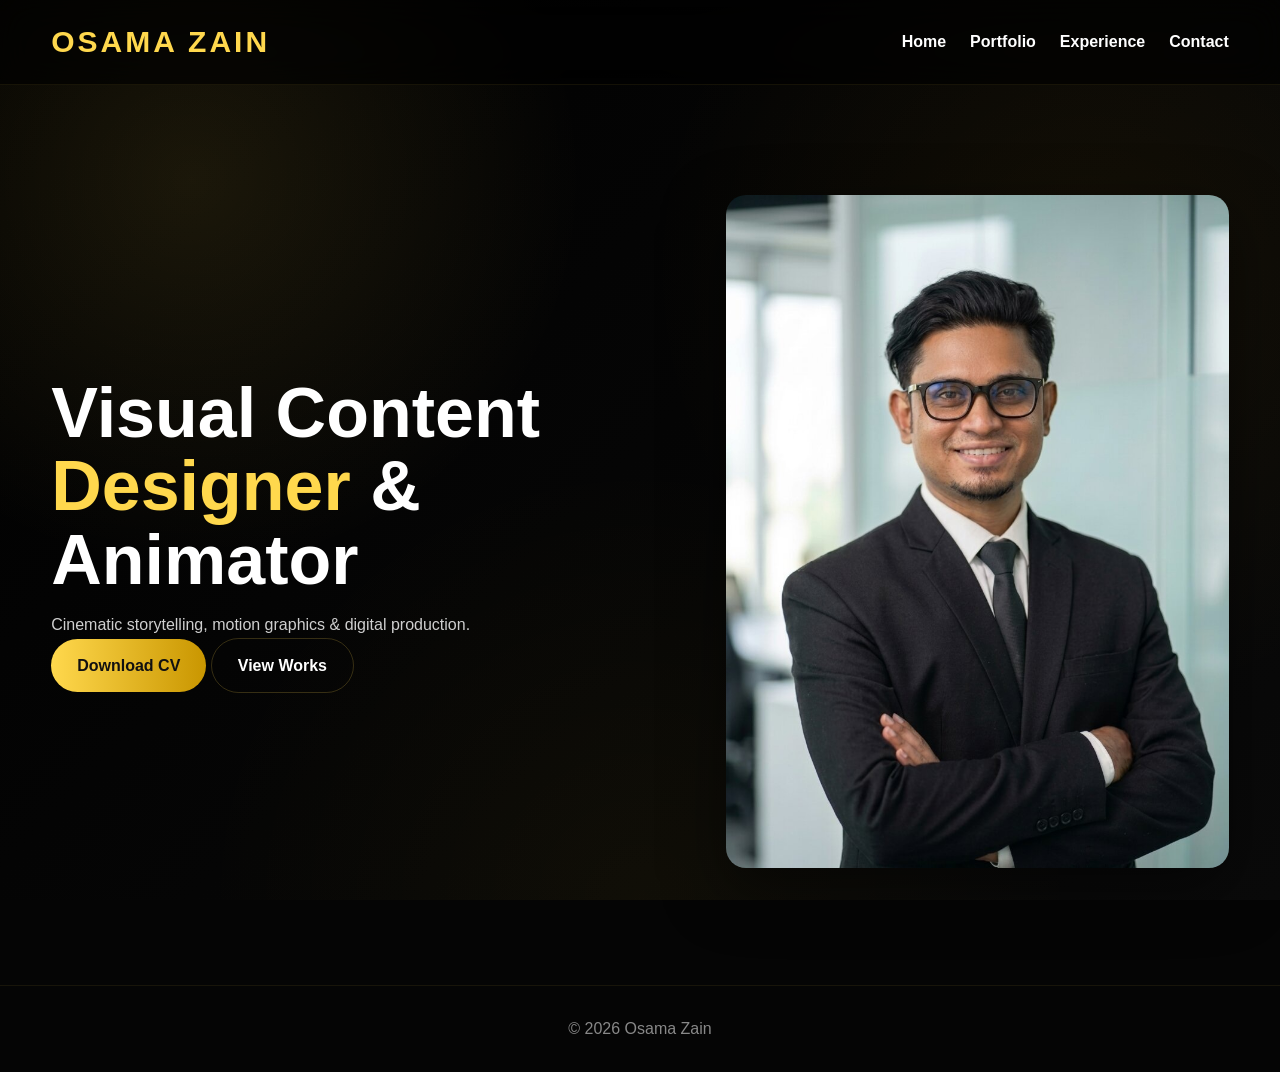
==== index.html @ a5499781 "Update index.html" ====
<!DOCTYPE html>
<html>
<head>
<title>Osama Zain</title>
<link rel="stylesheet" href="style.css">
</head>
<body>

<header class="navbar">
<div class="container nav-wrap">
<a class="logo">OSAMA ZAIN</a>
<nav>
<ul class="menu">
<li><a href="index.html">Home</a></li>
<li><a href="portfolio.html">Portfolio</a></li>
<li><a href="experience.html">Experience</a></li>
<li><a href="contact.html">Contact</a></li>
</ul>
</nav>
</div>
</header>

<section class="hero">
<div class="container hero-grid">

<div class="hero-text">
<h1>Visual Content <span>Designer</span> & Animator</h1>
<p>Cinematic storytelling, motion graphics & digital production.</p>

<a href="Osama Zain CV (3).pdf" class="btn gold">Download CV</a>
<a href="portfolio.html" class="btn dark">View Works</a>
</div>

<div class="hero-image">
<img src="images/hero.jpg">
</div>

</div>
</section>

<footer>© 2026 Osama Zain</footer>

<script src="script.js"></script>
</body>
</html>
---- style.css ----
/* ==========================================
GOD LEVEL CINEMATIC PORTFOLIO SYSTEM
========================================== */

*{
margin:0;
padding:0;
box-sizing:border-box;
scroll-behavior:smooth;
}

body{
font-family:'Segoe UI',sans-serif;
background:#050505;
color:#fff;
overflow-x:hidden;
line-height:1.6;
}

/* BACKGROUND */
body::before{
content:"";
position:fixed;
inset:0;
z-index:-10;
background:
radial-gradient(circle at 15% 20%, rgba(255,215,80,.10), transparent 30%),
radial-gradient(circle at 85% 30%, rgba(255,180,0,.06), transparent 35%),
radial-gradient(circle at 50% 100%, rgba(255,200,0,.04), transparent 40%),
linear-gradient(135deg,#000,#050505,#0a0a0a);
}

/* CONTAINER */
.container{
width:92%;
max-width:1400px;
margin:auto;
}

/* NAVBAR */
.navbar{
position:sticky;
top:0;
z-index:999;
background:rgba(0,0,0,.65);
backdrop-filter:blur(16px);
border-bottom:1px solid rgba(255,215,80,.08);
}

.nav-wrap{
display:flex;
justify-content:space-between;
align-items:center;
padding:18px 0;
}

.logo{
font-size:30px;
font-weight:900;
letter-spacing:3px;
color:#ffd84d;
text-decoration:none;
}

.menu{
display:flex;
gap:24px;
list-style:none;
}

.menu a{
text-decoration:none;
color:#fff;
font-weight:600;
transition:.3s;
}

.menu a:hover{
color:#ffd84d;
}

/* HERO */
.hero{
min-height:100vh;
display:flex;
align-items:center;
padding:80px 0;
}

.hero-grid{
display:grid;
grid-template-columns:1.1fr .9fr;
gap:60px;
align-items:center;
}

.hero h1{
font-size:70px;
font-weight:900;
line-height:1.05;
}

.hero h1 span{
color:#ffd84d;
}

.hero p{
color:#cfcfcf;
margin-top:15px;
max-width:600px;
}

/* BUTTONS */
.btn{
padding:14px 26px;
border-radius:40px;
font-weight:800;
text-decoration:none;
display:inline-block;
transition:.3s;
}

.btn:hover{
transform:translateY(-5px);
}

.gold{
background:linear-gradient(90deg,#ffd84d,#c99600);
color:#111;
}

.dark{
border:1px solid rgba(255,215,80,.2);
color:#fff;
}

/* IMAGE */
.hero-image img{
width:100%;
border-radius:20px;
box-shadow:0 20px 60px rgba(0,0,0,.5);
}

/* SECTION */
.section{
padding:90px 0;
}

.title-wrap h2{
font-size:50px;
font-weight:900;
margin-bottom:10px;
}

.title-wrap span{
color:#ffd84d;
}

/* GRID */
.grid-3{
display:grid;
grid-template-columns:repeat(auto-fit,minmax(300px,1fr));
gap:24px;
}

/* CARD */
.card{
background:rgba(255,255,255,.03);
border:1px solid rgba(255,215,80,.08);
border-radius:20px;
overflow:hidden;
transition:.4s;
}

.card:hover{
transform:translateY(-10px);
border-color:rgba(255,215,80,.25);
}

.card-info{
padding:18px;
}

.card-info h3{
font-size:22px;
font-weight:800;
}

.card-info p{
color:#bdbdbd;
}

/* VIDEO */
iframe{
width:100%;
aspect-ratio:16/9;
border:none;
}

/* FOOTER */
footer{
text-align:center;
padding:30px;
color:#888;
border-top:1px solid rgba(255,215,80,.08);
}

/* MOBILE */
@media(max-width:900px){
.hero-grid{
grid-template-columns:1fr;
text-align:center;
}

.hero h1{
font-size:45px;
}
}
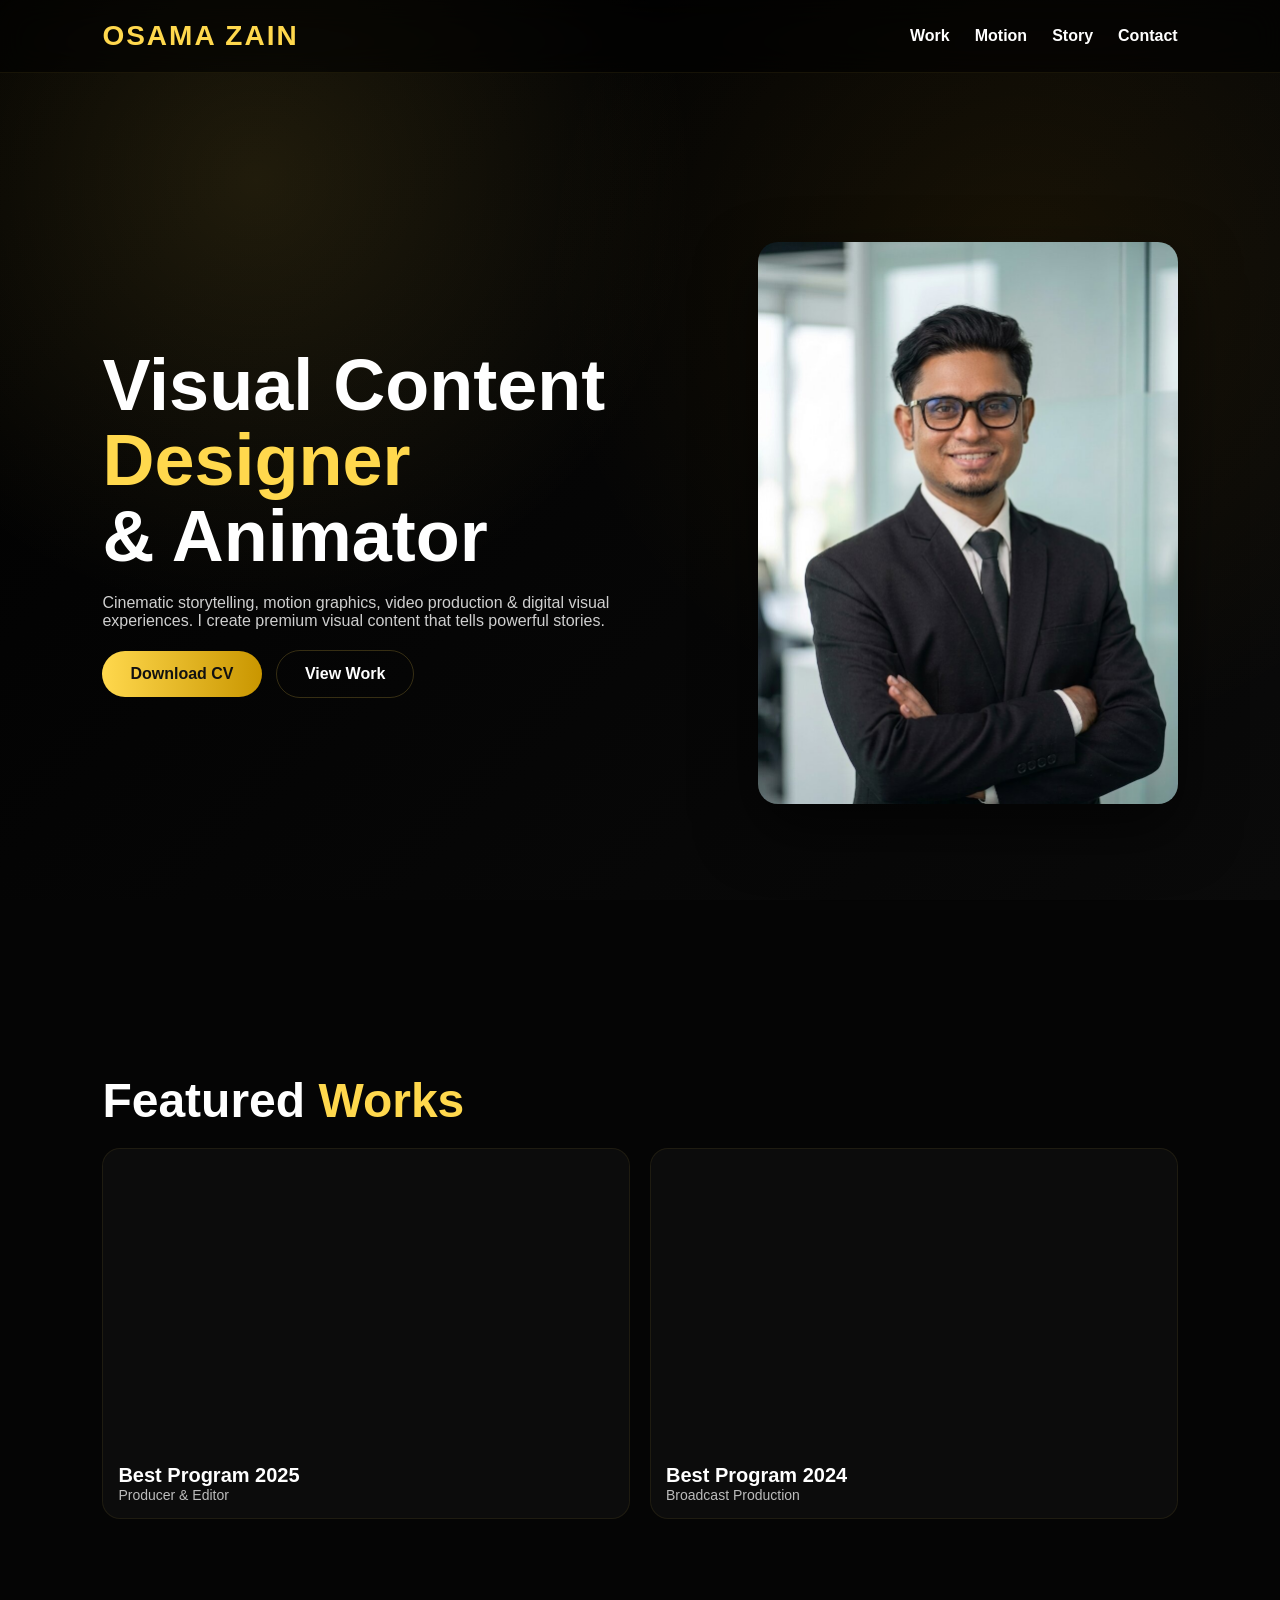
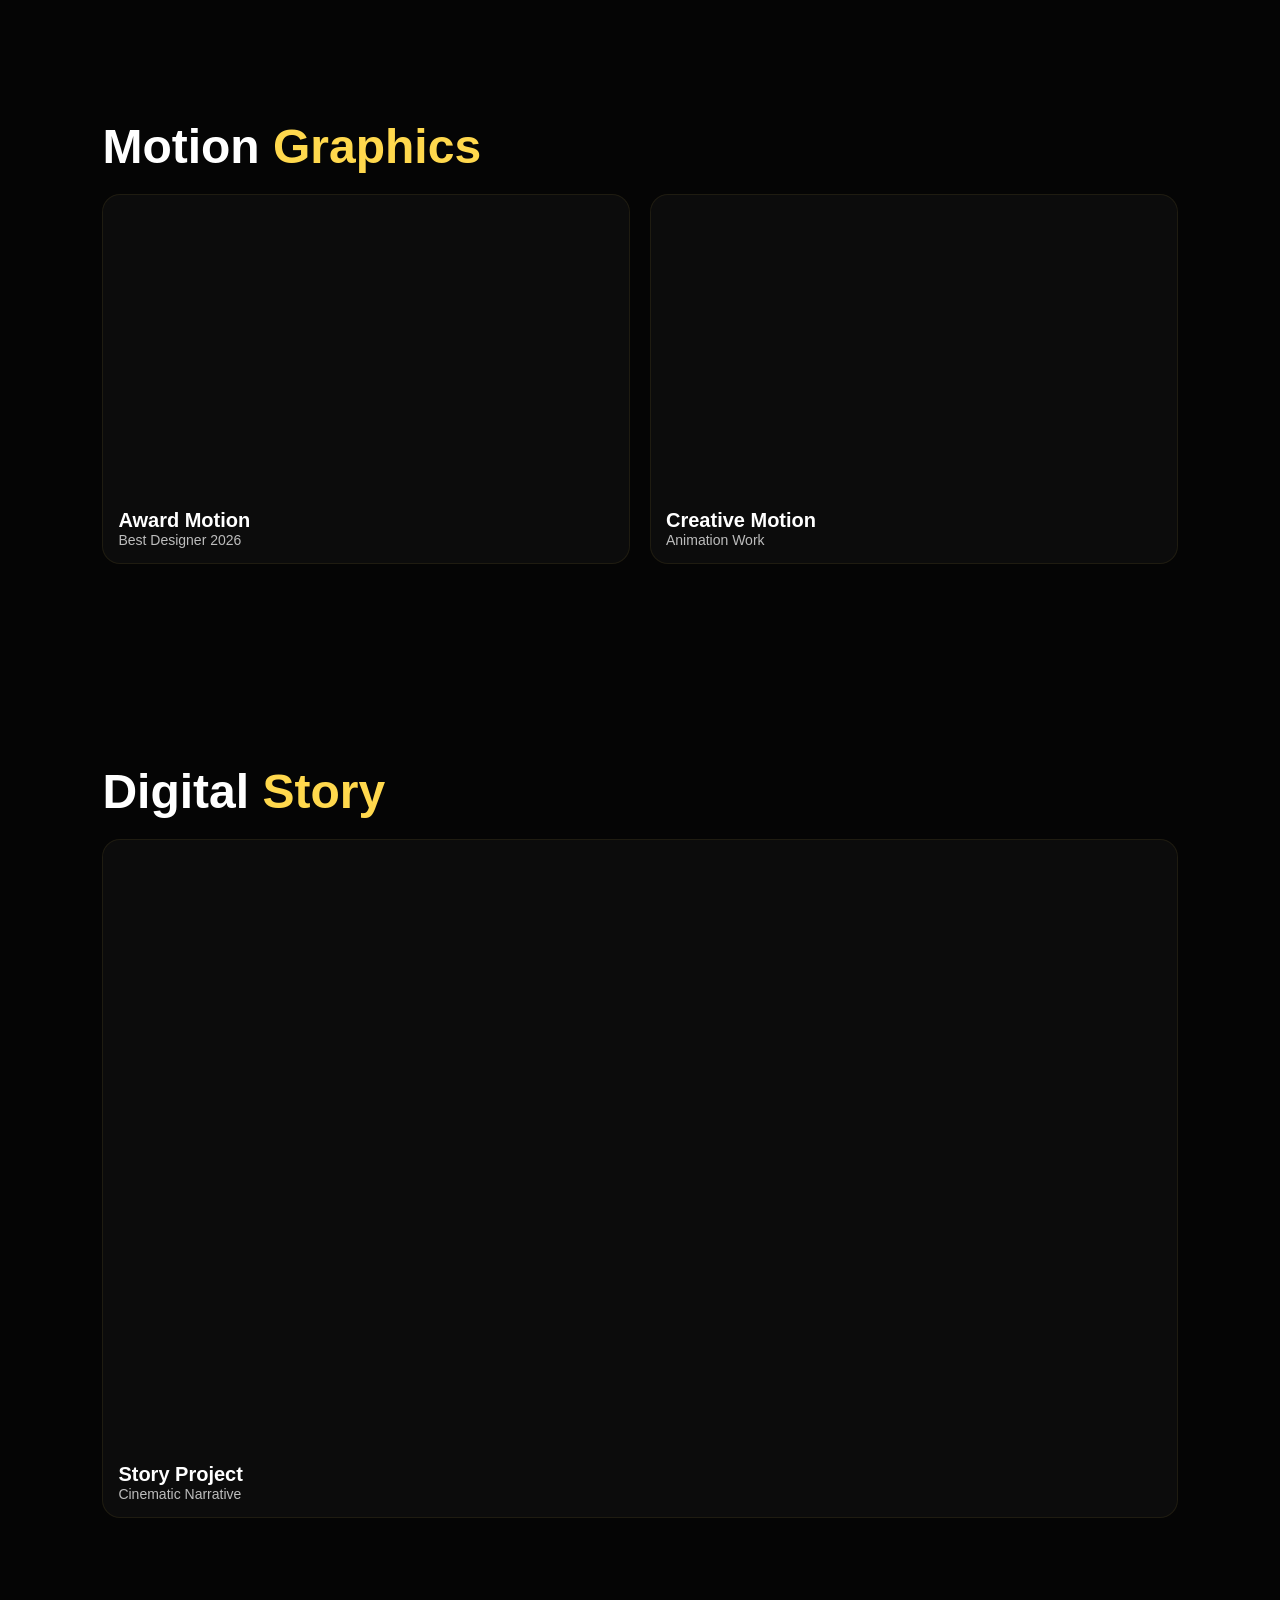
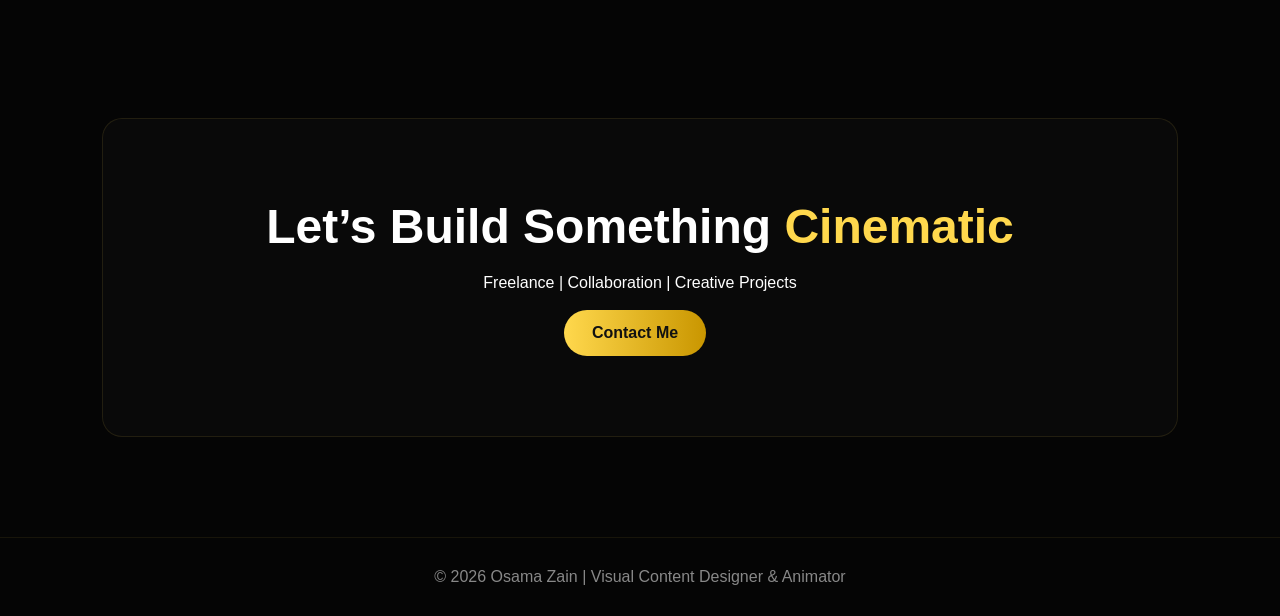
==== commit a5b1feb4: "Update index.html" ====
--- a/index.html
+++ b/index.html
@@ -1,45 +1,343 @@
 <!DOCTYPE html>
-<html>
+<html lang="en">
 <head>
-<title>Osama Zain</title>
-<link rel="stylesheet" href="style.css">
+<meta charset="UTF-8">
+<meta name="viewport" content="width=device-width, initial-scale=1.0">
+<title>Osama Zain | Visual Content Designer & Animator</title>
+
+<style>
+
+/* ================= MASTER STYLE ================= */
+
+*{
+margin:0;
+padding:0;
+box-sizing:border-box;
+scroll-behavior:smooth;
+font-family:Segoe UI, sans-serif;
+}
+
+body{
+background:#050505;
+color:#fff;
+overflow-x:hidden;
+}
+
+/* BACKGROUND */
+body::before{
+content:"";
+position:fixed;
+inset:0;
+z-index:-1;
+background:
+radial-gradient(circle at 20% 20%, rgba(255,215,80,.12), transparent 35%),
+radial-gradient(circle at 80% 30%, rgba(255,180,0,.08), transparent 40%),
+linear-gradient(135deg,#000,#050505,#0a0a0a);
+}
+
+/* NAV */
+nav{
+display:flex;
+justify-content:space-between;
+align-items:center;
+padding:20px 8%;
+position:sticky;
+top:0;
+backdrop-filter:blur(15px);
+background:rgba(0,0,0,.6);
+border-bottom:1px solid rgba(255,215,80,.08);
+}
+
+.logo{
+font-size:28px;
+font-weight:900;
+color:#ffd84d;
+letter-spacing:2px;
+}
+
+nav ul{
+display:flex;
+gap:25px;
+list-style:none;
+}
+
+nav a{
+text-decoration:none;
+color:#fff;
+font-weight:600;
+transition:.3s;
+}
+
+nav a:hover{
+color:#ffd84d;
+}
+
+/* HERO */
+.hero{
+min-height:100vh;
+display:flex;
+align-items:center;
+padding:60px 8%;
+gap:60px;
+}
+
+.hero h1{
+font-size:72px;
+font-weight:900;
+line-height:1.05;
+}
+
+.hero h1 span{
+color:#ffd84d;
+}
+
+.hero p{
+margin:20px 0;
+color:#cfcfcf;
+max-width:600px;
+}
+
+.btn{
+display:inline-block;
+padding:14px 28px;
+border-radius:40px;
+font-weight:800;
+text-decoration:none;
+transition:.3s;
+margin-right:10px;
+}
+
+.gold{
+background:linear-gradient(90deg,#ffd84d,#c99600);
+color:#111;
+}
+
+.dark{
+border:1px solid rgba(255,215,80,.2);
+color:#fff;
+}
+
+.btn:hover{
+transform:translateY(-5px);
+}
+
+.hero img{
+width:420px;
+border-radius:20px;
+box-shadow:0 25px 60px rgba(0,0,0,.6);
+}
+
+/* SECTION */
+section{
+padding:100px 8%;
+}
+
+.title{
+font-size:48px;
+font-weight:900;
+margin-bottom:20px;
+}
+
+.title span{
+color:#ffd84d;
+}
+
+/* GRID */
+.grid{
+display:grid;
+grid-template-columns:repeat(auto-fit,minmax(280px,1fr));
+gap:20px;
+}
+
+/* CARD */
+.card{
+background:rgba(255,255,255,.03);
+border:1px solid rgba(255,215,80,.08);
+border-radius:18px;
+overflow:hidden;
+transition:.4s;
+}
+
+.card:hover{
+transform:translateY(-10px);
+border-color:rgba(255,215,80,.25);
+}
+
+.card iframe{
+width:100%;
+aspect-ratio:16/9;
+border:none;
+}
+
+.card img{
+width:100%;
+display:block;
+}
+
+.card-info{
+padding:15px;
+}
+
+.card-info h3{
+font-size:20px;
+font-weight:800;
+}
+
+.card-info p{
+color:#bdbdbd;
+font-size:14px;
+}
+
+/* CTA */
+.cta{
+text-align:center;
+padding:80px;
+background:rgba(255,255,255,.02);
+border-radius:20px;
+border:1px solid rgba(255,215,80,.1);
+}
+
+/* FOOTER */
+footer{
+text-align:center;
+padding:30px;
+color:#888;
+border-top:1px solid rgba(255,215,80,.08);
+}
+
+@media(max-width:900px){
+.hero{
+flex-direction:column;
+text-align:center;
+}
+
+.hero h1{
+font-size:42px;
+}
+
+.hero img{
+width:100%;
+}
+}
+
+</style>
+
 </head>
+
 <body>
 
-<header class="navbar">
-<div class="container nav-wrap">
-<a class="logo">OSAMA ZAIN</a>
+<!-- NAV -->
 <nav>
-<ul class="menu">
-<li><a href="index.html">Home</a></li>
-<li><a href="portfolio.html">Portfolio</a></li>
-<li><a href="experience.html">Experience</a></li>
-<li><a href="contact.html">Contact</a></li>
+<div class="logo">OSAMA ZAIN</div>
+<ul>
+<li><a href="#work">Work</a></li>
+<li><a href="#motion">Motion</a></li>
+<li><a href="#story">Story</a></li>
+<li><a href="#contact">Contact</a></li>
 </ul>
 </nav>
-</div>
-</header>
-
+
+<!-- HERO -->
 <section class="hero">
-<div class="container hero-grid">
-
-<div class="hero-text">
-<h1>Visual Content <span>Designer</span> & Animator</h1>
-<p>Cinematic storytelling, motion graphics & digital production.</p>
-
-<a href="Osama Zain CV (3).pdf" class="btn gold">Download CV</a>
-<a href="portfolio.html" class="btn dark">View Works</a>
-</div>
-
-<div class="hero-image">
+<div>
+
+<h1>Visual Content <span>Designer</span><br>& Animator</h1>
+
+<p>
+Cinematic storytelling, motion graphics, video production & digital visual experiences.
+I create premium visual content that tells powerful stories.
+</p>
+
+<a href="Osama Zain CV (3).pdf" class="btn gold" download>Download CV</a>
+<a href="#work" class="btn dark">View Work</a>
+
+</div>
+
 <img src="images/hero.jpg">
-</div>
-
-</div>
-</section>
-
-<footer>© 2026 Osama Zain</footer>
-
-<script src="script.js"></script>
+
+</section>
+
+<!-- WORK -->
+<section id="work">
+<h2 class="title">Featured <span>Works</span></h2>
+
+<div class="grid">
+
+<div class="card">
+<iframe src="https://www.youtube.com/embed/wW-35f6F9Ao"></iframe>
+<div class="card-info">
+<h3>Best Program 2025</h3>
+<p>Producer & Editor</p>
+</div>
+</div>
+
+<div class="card">
+<iframe src="https://www.youtube.com/embed/m5gN3ZcH_tM"></iframe>
+<div class="card-info">
+<h3>Best Program 2024</h3>
+<p>Broadcast Production</p>
+</div>
+</div>
+
+</div>
+</section>
+
+<!-- MOTION -->
+<section id="motion">
+<h2 class="title">Motion <span>Graphics</span></h2>
+
+<div class="grid">
+
+<div class="card">
+<iframe src="https://www.facebook.com/plugins/video.php?href=https://www.facebook.com/reel/1309594364288511/"></iframe>
+<div class="card-info">
+<h3>Award Motion</h3>
+<p>Best Designer 2026</p>
+</div>
+</div>
+
+<div class="card">
+<iframe src="https://www.facebook.com/plugins/video.php?href=https://www.facebook.com/reel/1582739459511303/"></iframe>
+<div class="card-info">
+<h3>Creative Motion</h3>
+<p>Animation Work</p>
+</div>
+</div>
+
+</div>
+</section>
+
+<!-- STORY -->
+<section id="story">
+<h2 class="title">Digital <span>Story</span></h2>
+
+<div class="grid">
+
+<div class="card">
+<iframe src="https://www.youtube.com/embed/CCXp0XkctJk"></iframe>
+<div class="card-info">
+<h3>Story Project</h3>
+<p>Cinematic Narrative</p>
+</div>
+</div>
+
+</div>
+</section>
+
+<!-- CTA -->
+<section>
+<div class="cta">
+<h2 class="title">Let’s Build Something <span>Cinematic</span></h2>
+<p>Freelance | Collaboration | Creative Projects</p>
+<br>
+<a href="contact.html" class="btn gold">Contact Me</a>
+</div>
+</section>
+
+<!-- FOOTER -->
+<footer>
+© 2026 Osama Zain | Visual Content Designer & Animator
+</footer>
+
 </body>
 </html>
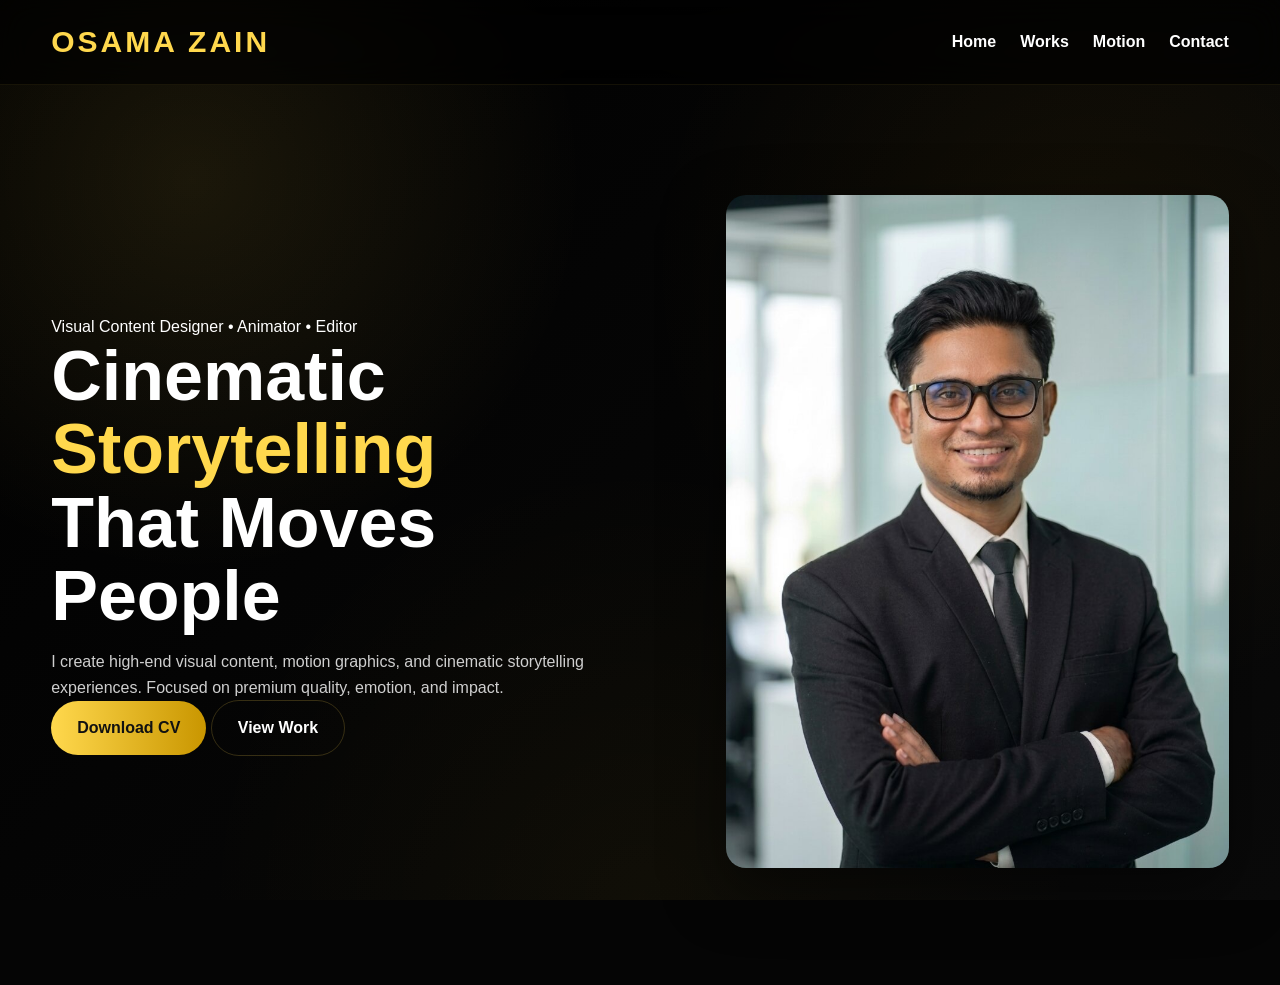
==== commit 462f12d7: "Update index.html" ====
--- a/index.html
+++ b/index.html
@@ -3,341 +3,78 @@
 <head>
 <meta charset="UTF-8">
 <meta name="viewport" content="width=device-width, initial-scale=1.0">
+
 <title>Osama Zain | Visual Content Designer & Animator</title>
 
-<style>
+<link rel="stylesheet" href="style.css">
 
-/* ================= MASTER STYLE ================= */
-
-*{
-margin:0;
-padding:0;
-box-sizing:border-box;
-scroll-behavior:smooth;
-font-family:Segoe UI, sans-serif;
-}
-
-body{
-background:#050505;
-color:#fff;
-overflow-x:hidden;
-}
-
-/* BACKGROUND */
-body::before{
-content:"";
-position:fixed;
-inset:0;
-z-index:-1;
-background:
-radial-gradient(circle at 20% 20%, rgba(255,215,80,.12), transparent 35%),
-radial-gradient(circle at 80% 30%, rgba(255,180,0,.08), transparent 40%),
-linear-gradient(135deg,#000,#050505,#0a0a0a);
-}
-
-/* NAV */
-nav{
-display:flex;
-justify-content:space-between;
-align-items:center;
-padding:20px 8%;
-position:sticky;
-top:0;
-backdrop-filter:blur(15px);
-background:rgba(0,0,0,.6);
-border-bottom:1px solid rgba(255,215,80,.08);
-}
-
-.logo{
-font-size:28px;
-font-weight:900;
-color:#ffd84d;
-letter-spacing:2px;
-}
-
-nav ul{
-display:flex;
-gap:25px;
-list-style:none;
-}
-
-nav a{
-text-decoration:none;
-color:#fff;
-font-weight:600;
-transition:.3s;
-}
-
-nav a:hover{
-color:#ffd84d;
-}
-
-/* HERO */
-.hero{
-min-height:100vh;
-display:flex;
-align-items:center;
-padding:60px 8%;
-gap:60px;
-}
-
-.hero h1{
-font-size:72px;
-font-weight:900;
-line-height:1.05;
-}
-
-.hero h1 span{
-color:#ffd84d;
-}
-
-.hero p{
-margin:20px 0;
-color:#cfcfcf;
-max-width:600px;
-}
-
-.btn{
-display:inline-block;
-padding:14px 28px;
-border-radius:40px;
-font-weight:800;
-text-decoration:none;
-transition:.3s;
-margin-right:10px;
-}
-
-.gold{
-background:linear-gradient(90deg,#ffd84d,#c99600);
-color:#111;
-}
-
-.dark{
-border:1px solid rgba(255,215,80,.2);
-color:#fff;
-}
-
-.btn:hover{
-transform:translateY(-5px);
-}
-
-.hero img{
-width:420px;
-border-radius:20px;
-box-shadow:0 25px 60px rgba(0,0,0,.6);
-}
-
-/* SECTION */
-section{
-padding:100px 8%;
-}
-
-.title{
-font-size:48px;
-font-weight:900;
-margin-bottom:20px;
-}
-
-.title span{
-color:#ffd84d;
-}
-
-/* GRID */
-.grid{
-display:grid;
-grid-template-columns:repeat(auto-fit,minmax(280px,1fr));
-gap:20px;
-}
-
-/* CARD */
-.card{
-background:rgba(255,255,255,.03);
-border:1px solid rgba(255,215,80,.08);
-border-radius:18px;
-overflow:hidden;
-transition:.4s;
-}
-
-.card:hover{
-transform:translateY(-10px);
-border-color:rgba(255,215,80,.25);
-}
-
-.card iframe{
-width:100%;
-aspect-ratio:16/9;
-border:none;
-}
-
-.card img{
-width:100%;
-display:block;
-}
-
-.card-info{
-padding:15px;
-}
-
-.card-info h3{
-font-size:20px;
-font-weight:800;
-}
-
-.card-info p{
-color:#bdbdbd;
-font-size:14px;
-}
-
-/* CTA */
-.cta{
-text-align:center;
-padding:80px;
-background:rgba(255,255,255,.02);
-border-radius:20px;
-border:1px solid rgba(255,215,80,.1);
-}
-
-/* FOOTER */
-footer{
-text-align:center;
-padding:30px;
-color:#888;
-border-top:1px solid rgba(255,215,80,.08);
-}
-
-@media(max-width:900px){
-.hero{
-flex-direction:column;
-text-align:center;
-}
-
-.hero h1{
-font-size:42px;
-}
-
-.hero img{
-width:100%;
-}
-}
-
-</style>
+<!-- PREMIUM FONT -->
+<link rel="preconnect" href="https://fonts.googleapis.com">
+<link rel="preconnect" href="https://fonts.gstatic.com" crossorigin>
+<link href="https://fonts.googleapis.com/css2?family=Inter:wght@300;400;600;800;900&display=swap" rel="stylesheet">
 
 </head>
 
 <body>
 
-<!-- NAV -->
+<!-- ================= NAVBAR ================= -->
+<header class="navbar">
+<div class="container nav-wrap">
+
+<a href="index.html" class="logo">OSAMA ZAIN</a>
+
 <nav>
-<div class="logo">OSAMA ZAIN</div>
-<ul>
-<li><a href="#work">Work</a></li>
+<ul class="menu">
+<li><a href="#home">Home</a></li>
+<li><a href="#work">Works</a></li>
 <li><a href="#motion">Motion</a></li>
-<li><a href="#story">Story</a></li>
 <li><a href="#contact">Contact</a></li>
 </ul>
 </nav>
 
-<!-- HERO -->
-<section class="hero">
-<div>
+</div>
+</header>
 
-<h1>Visual Content <span>Designer</span><br>& Animator</h1>
+
+<!-- ================= HERO ================= -->
+<section id="home" class="hero">
+
+<div class="container hero-grid">
+
+<!-- HERO TEXT -->
+<div class="hero-text">
+
+<span class="tag">Visual Content Designer • Animator • Editor</span>
+
+<h1>
+Cinematic <span>Storytelling</span><br>
+That Moves People
+</h1>
 
 <p>
-Cinematic storytelling, motion graphics, video production & digital visual experiences.
-I create premium visual content that tells powerful stories.
+I create high-end visual content, motion graphics, and cinematic storytelling experiences.
+Focused on premium quality, emotion, and impact.
 </p>
 
-<a href="Osama Zain CV (3).pdf" class="btn gold" download>Download CV</a>
-<a href="#work" class="btn dark">View Work</a>
+<div class="hero-buttons">
+
+<a href="Osama Zain CV (3).pdf" class="btn gold" download>
+Download CV
+</a>
+
+<a href="#work" class="btn dark">
+View Work
+</a>
 
 </div>
 
-<img src="images/hero.jpg">
-
-</section>
-
-<!-- WORK -->
-<section id="work">
-<h2 class="title">Featured <span>Works</span></h2>
-
-<div class="grid">
-
-<div class="card">
-<iframe src="https://www.youtube.com/embed/wW-35f6F9Ao"></iframe>
-<div class="card-info">
-<h3>Best Program 2025</h3>
-<p>Producer & Editor</p>
-</div>
 </div>
 
-<div class="card">
-<iframe src="https://www.youtube.com/embed/m5gN3ZcH_tM"></iframe>
-<div class="card-info">
-<h3>Best Program 2024</h3>
-<p>Broadcast Production</p>
-</div>
+<!-- HERO IMAGE -->
+<div class="hero-image">
+<img src="images/hero.jpg" alt="Osama Zain">
 </div>
 
 </div>
+
 </section>
-
-<!-- MOTION -->
-<section id="motion">
-<h2 class="title">Motion <span>Graphics</span></h2>
-
-<div class="grid">
-
-<div class="card">
-<iframe src="https://www.facebook.com/plugins/video.php?href=https://www.facebook.com/reel/1309594364288511/"></iframe>
-<div class="card-info">
-<h3>Award Motion</h3>
-<p>Best Designer 2026</p>
-</div>
-</div>
-
-<div class="card">
-<iframe src="https://www.facebook.com/plugins/video.php?href=https://www.facebook.com/reel/1582739459511303/"></iframe>
-<div class="card-info">
-<h3>Creative Motion</h3>
-<p>Animation Work</p>
-</div>
-</div>
-
-</div>
-</section>
-
-<!-- STORY -->
-<section id="story">
-<h2 class="title">Digital <span>Story</span></h2>
-
-<div class="grid">
-
-<div class="card">
-<iframe src="https://www.youtube.com/embed/CCXp0XkctJk"></iframe>
-<div class="card-info">
-<h3>Story Project</h3>
-<p>Cinematic Narrative</p>
-</div>
-</div>
-
-</div>
-</section>
-
-<!-- CTA -->
-<section>
-<div class="cta">
-<h2 class="title">Let’s Build Something <span>Cinematic</span></h2>
-<p>Freelance | Collaboration | Creative Projects</p>
-<br>
-<a href="contact.html" class="btn gold">Contact Me</a>
-</div>
-</section>
-
-<!-- FOOTER -->
-<footer>
-© 2026 Osama Zain | Visual Content Designer & Animator
-</footer>
-
-</body>
-</html>
--- a/style.css
+++ b/style.css
@@ -0,0 +1,218 @@
+/* ==========================================
+GOD LEVEL CINEMATIC PORTFOLIO SYSTEM
+========================================== */
+
+*{
+margin:0;
+padding:0;
+box-sizing:border-box;
+scroll-behavior:smooth;
+}
+
+body{
+font-family:'Segoe UI',sans-serif;
+background:#050505;
+color:#fff;
+overflow-x:hidden;
+line-height:1.6;
+}
+
+/* BACKGROUND */
+body::before{
+content:"";
+position:fixed;
+inset:0;
+z-index:-10;
+background:
+radial-gradient(circle at 15% 20%, rgba(255,215,80,.10), transparent 30%),
+radial-gradient(circle at 85% 30%, rgba(255,180,0,.06), transparent 35%),
+radial-gradient(circle at 50% 100%, rgba(255,200,0,.04), transparent 40%),
+linear-gradient(135deg,#000,#050505,#0a0a0a);
+}
+
+/* CONTAINER */
+.container{
+width:92%;
+max-width:1400px;
+margin:auto;
+}
+
+/* NAVBAR */
+.navbar{
+position:sticky;
+top:0;
+z-index:999;
+background:rgba(0,0,0,.65);
+backdrop-filter:blur(16px);
+border-bottom:1px solid rgba(255,215,80,.08);
+}
+
+.nav-wrap{
+display:flex;
+justify-content:space-between;
+align-items:center;
+padding:18px 0;
+}
+
+.logo{
+font-size:30px;
+font-weight:900;
+letter-spacing:3px;
+color:#ffd84d;
+text-decoration:none;
+}
+
+.menu{
+display:flex;
+gap:24px;
+list-style:none;
+}
+
+.menu a{
+text-decoration:none;
+color:#fff;
+font-weight:600;
+transition:.3s;
+}
+
+.menu a:hover{
+color:#ffd84d;
+}
+
+/* HERO */
+.hero{
+min-height:100vh;
+display:flex;
+align-items:center;
+padding:80px 0;
+}
+
+.hero-grid{
+display:grid;
+grid-template-columns:1.1fr .9fr;
+gap:60px;
+align-items:center;
+}
+
+.hero h1{
+font-size:70px;
+font-weight:900;
+line-height:1.05;
+}
+
+.hero h1 span{
+color:#ffd84d;
+}
+
+.hero p{
+color:#cfcfcf;
+margin-top:15px;
+max-width:600px;
+}
+
+/* BUTTONS */
+.btn{
+padding:14px 26px;
+border-radius:40px;
+font-weight:800;
+text-decoration:none;
+display:inline-block;
+transition:.3s;
+}
+
+.btn:hover{
+transform:translateY(-5px);
+}
+
+.gold{
+background:linear-gradient(90deg,#ffd84d,#c99600);
+color:#111;
+}
+
+.dark{
+border:1px solid rgba(255,215,80,.2);
+color:#fff;
+}
+
+/* IMAGE */
+.hero-image img{
+width:100%;
+border-radius:20px;
+box-shadow:0 20px 60px rgba(0,0,0,.5);
+}
+
+/* SECTION */
+.section{
+padding:90px 0;
+}
+
+.title-wrap h2{
+font-size:50px;
+font-weight:900;
+margin-bottom:10px;
+}
+
+.title-wrap span{
+color:#ffd84d;
+}
+
+/* GRID */
+.grid-3{
+display:grid;
+grid-template-columns:repeat(auto-fit,minmax(300px,1fr));
+gap:24px;
+}
+
+/* CARD */
+.card{
+background:rgba(255,255,255,.03);
+border:1px solid rgba(255,215,80,.08);
+border-radius:20px;
+overflow:hidden;
+transition:.4s;
+}
+
+.card:hover{
+transform:translateY(-10px);
+border-color:rgba(255,215,80,.25);
+}
+
+.card-info{
+padding:18px;
+}
+
+.card-info h3{
+font-size:22px;
+font-weight:800;
+}
+
+.card-info p{
+color:#bdbdbd;
+}
+
+/* VIDEO */
+iframe{
+width:100%;
+aspect-ratio:16/9;
+border:none;
+}
+
+/* FOOTER */
+footer{
+text-align:center;
+padding:30px;
+color:#888;
+border-top:1px solid rgba(255,215,80,.08);
+}
+
+/* MOBILE */
+@media(max-width:900px){
+.hero-grid{
+grid-template-columns:1fr;
+text-align:center;
+}
+
+.hero h1{
+font-size:45px;
+}
+}
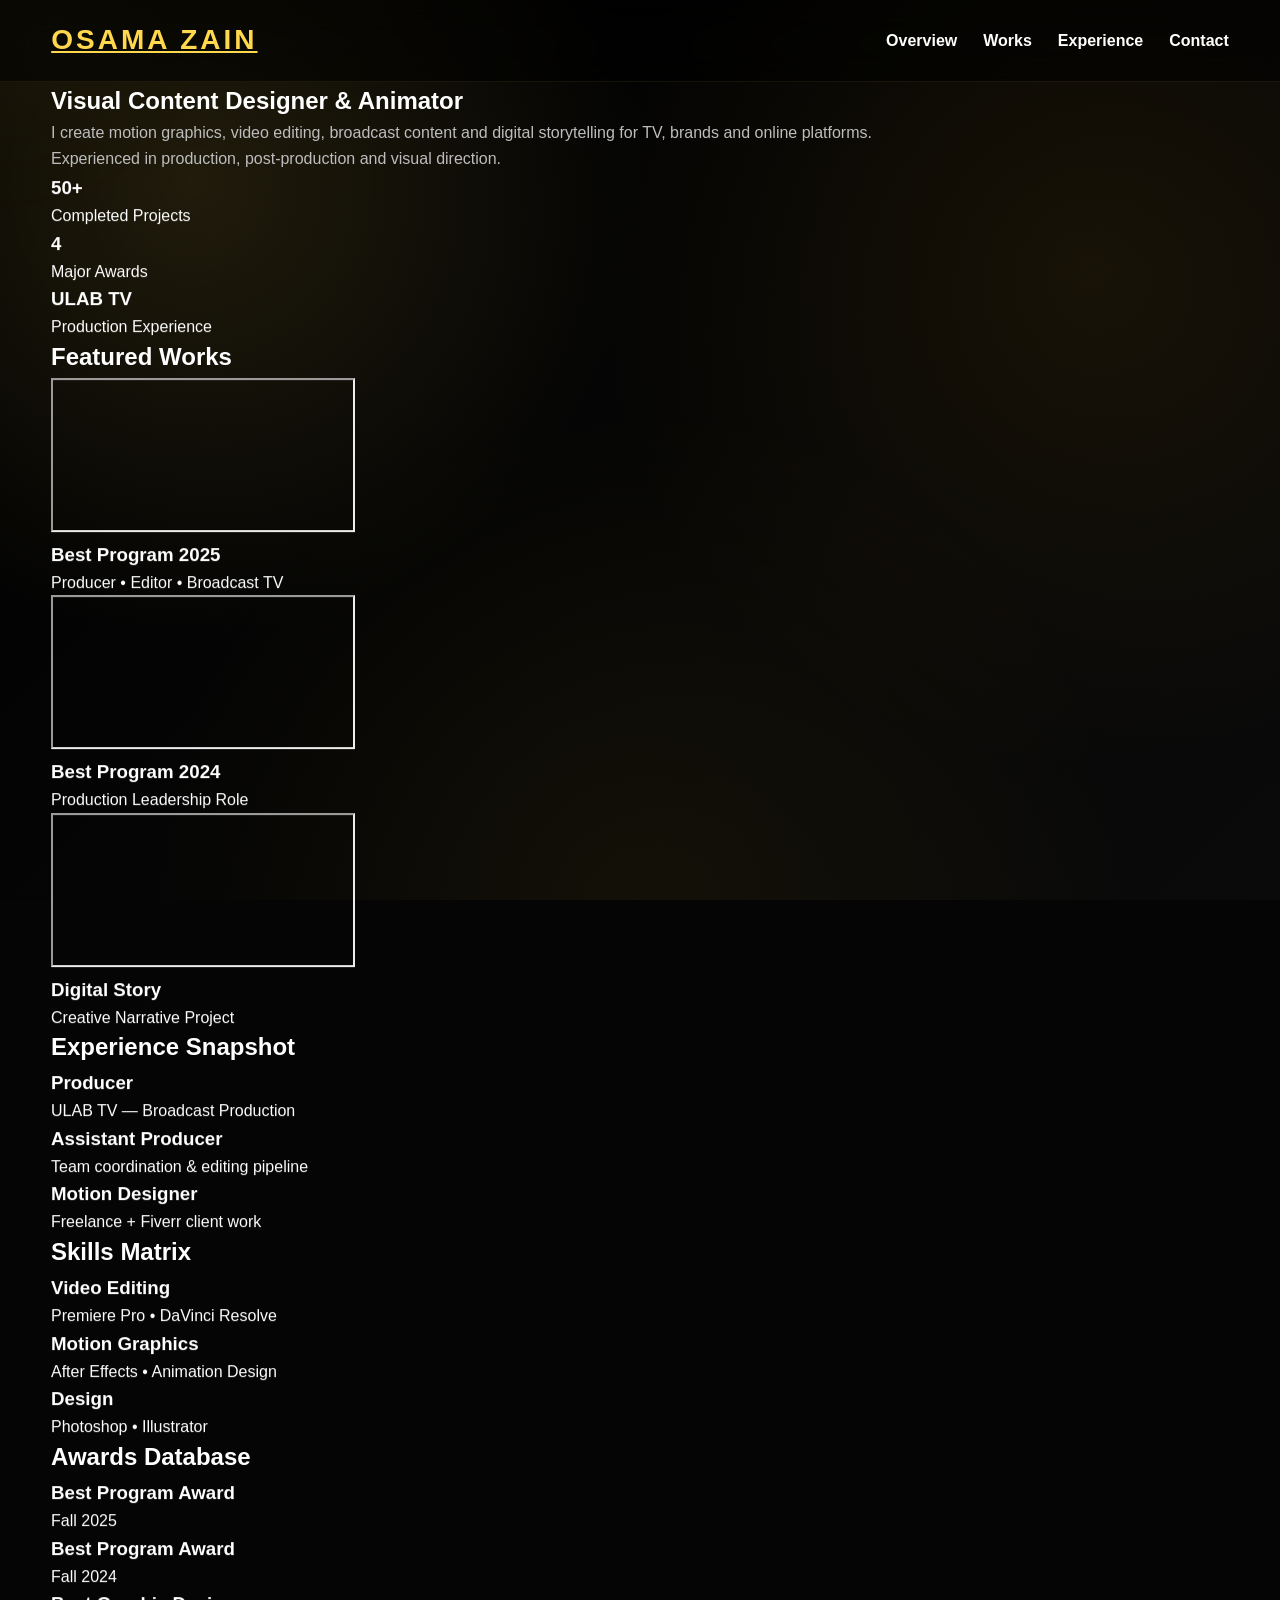
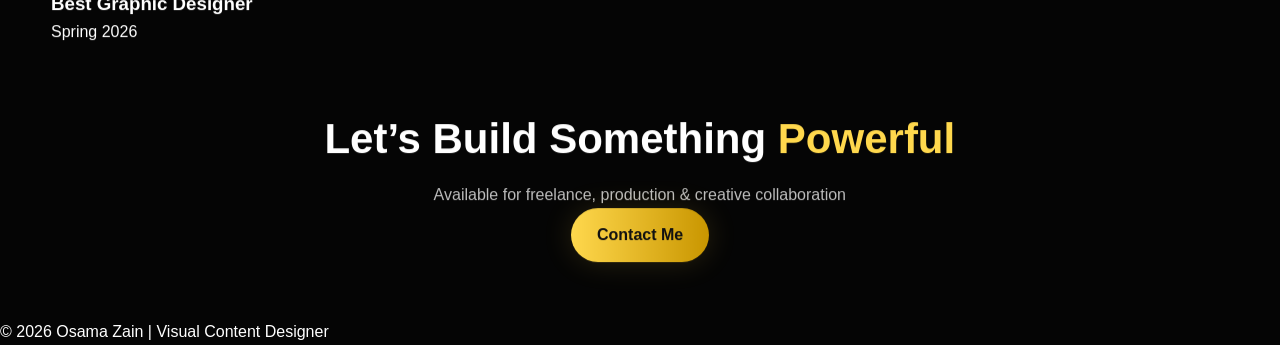
==== commit 5970639c: "Update index.html" ====
--- a/index.html
+++ b/index.html
@@ -4,77 +4,240 @@
 <meta charset="UTF-8">
 <meta name="viewport" content="width=device-width, initial-scale=1.0">
 
-<title>Osama Zain | Visual Content Designer & Animator</title>
+<title>Osama Zain | Visual Content Designer</title>
 
 <link rel="stylesheet" href="style.css">
-
-<!-- PREMIUM FONT -->
-<link rel="preconnect" href="https://fonts.googleapis.com">
-<link rel="preconnect" href="https://fonts.gstatic.com" crossorigin>
-<link href="https://fonts.googleapis.com/css2?family=Inter:wght@300;400;600;800;900&display=swap" rel="stylesheet">
-
 </head>
 
 <body>
 
-<!-- ================= NAVBAR ================= -->
+<!-- ================= APP NAV ================= -->
 <header class="navbar">
 <div class="container nav-wrap">
 
-<a href="index.html" class="logo">OSAMA ZAIN</a>
+<a class="logo" href="index.html">OSAMA ZAIN</a>
 
 <nav>
 <ul class="menu">
-<li><a href="#home">Home</a></li>
-<li><a href="#work">Works</a></li>
-<li><a href="#motion">Motion</a></li>
-<li><a href="#contact">Contact</a></li>
+<li><a href="#overview">Overview</a></li>
+<li><a href="portfolio.html">Works</a></li>
+<li><a href="experience.html">Experience</a></li>
+<li><a href="contact.html">Contact</a></li>
 </ul>
 </nav>
 
 </div>
 </header>
 
-
-<!-- ================= HERO ================= -->
-<section id="home" class="hero">
-
-<div class="container hero-grid">
-
-<!-- HERO TEXT -->
-<div class="hero-text">
-
-<span class="tag">Visual Content Designer • Animator • Editor</span>
-
-<h1>
-Cinematic <span>Storytelling</span><br>
-That Moves People
-</h1>
-
-<p>
-I create high-end visual content, motion graphics, and cinematic storytelling experiences.
-Focused on premium quality, emotion, and impact.
+<!-- ================= DASHBOARD HEADER ================= -->
+<section class="section" id="overview">
+<div class="container">
+
+<h2 class="title">Visual Content Designer & <span>Animator</span></h2>
+
+<p style="color:#bdbdbd; max-width:900px;">
+I create motion graphics, video editing, broadcast content and digital storytelling for TV, brands and online platforms. Experienced in production, post-production and visual direction.
 </p>
 
-<div class="hero-buttons">
-
-<a href="Osama Zain CV (3).pdf" class="btn gold" download>
-Download CV
-</a>
-
-<a href="#work" class="btn dark">
-View Work
-</a>
-
-</div>
-
-</div>
-
-<!-- HERO IMAGE -->
-<div class="hero-image">
-<img src="images/hero.jpg" alt="Osama Zain">
-</div>
-
-</div>
-
-</section>
+<!-- QUICK METRICS -->
+<div class="grid-3">
+
+<div class="card">
+<div class="card-info">
+<h3>50+</h3>
+<p>Completed Projects</p>
+</div>
+</div>
+
+<div class="card">
+<div class="card-info">
+<h3>4</h3>
+<p>Major Awards</p>
+</div>
+</div>
+
+<div class="card">
+<div class="card-info">
+<h3>ULAB TV</h3>
+<p>Production Experience</p>
+</div>
+</div>
+
+</div>
+
+</div>
+</section>
+
+<!-- ================= FEATURED WORKS ================= -->
+<section class="section">
+<div class="container">
+
+<h2 class="title">Featured <span>Works</span></h2>
+
+<div class="grid-3">
+
+<div class="card">
+<iframe src="https://www.youtube.com/embed/wW-35f6F9Ao"></iframe>
+<div class="card-info">
+<h3>Best Program 2025</h3>
+<p>Producer • Editor • Broadcast TV</p>
+</div>
+</div>
+
+<div class="card">
+<iframe src="https://www.youtube.com/embed/m5gN3ZcH_tM"></iframe>
+<div class="card-info">
+<h3>Best Program 2024</h3>
+<p>Production Leadership Role</p>
+</div>
+</div>
+
+<div class="card">
+<iframe src="https://www.youtube.com/embed/CCXp0XkctJk"></iframe>
+<div class="card-info">
+<h3>Digital Story</h3>
+<p>Creative Narrative Project</p>
+</div>
+</div>
+
+</div>
+
+</div>
+</section>
+
+<!-- ================= EXPERIENCE SNAPSHOT ================= -->
+<section class="section">
+<div class="container">
+
+<h2 class="title">Experience <span>Snapshot</span></h2>
+
+<div class="grid-3">
+
+<div class="card">
+<div class="card-info">
+<h3>Producer</h3>
+<p>ULAB TV — Broadcast Production</p>
+</div>
+</div>
+
+<div class="card">
+<div class="card-info">
+<h3>Assistant Producer</h3>
+<p>Team coordination & editing pipeline</p>
+</div>
+</div>
+
+<div class="card">
+<div class="card-info">
+<h3>Motion Designer</h3>
+<p>Freelance + Fiverr client work</p>
+</div>
+</div>
+
+</div>
+
+</div>
+</section>
+
+<!-- ================= SKILLS SYSTEM ================= -->
+<section class="section">
+<div class="container">
+
+<h2 class="title">Skills <span>Matrix</span></h2>
+
+<div class="grid-3">
+
+<div class="card">
+<div class="card-info">
+<h3>Video Editing</h3>
+<p>Premiere Pro • DaVinci Resolve</p>
+</div>
+</div>
+
+<div class="card">
+<div class="card-info">
+<h3>Motion Graphics</h3>
+<p>After Effects • Animation Design</p>
+</div>
+</div>
+
+<div class="card">
+<div class="card-info">
+<h3>Design</h3>
+<p>Photoshop • Illustrator</p>
+</div>
+</div>
+
+</div>
+
+</div>
+</section>
+
+<!-- ================= AWARDS DATABASE ================= -->
+<section class="section">
+<div class="container">
+
+<h2 class="title">Awards <span>Database</span></h2>
+
+<div class="grid-3">
+
+<div class="card">
+<div class="card-info">
+<h3>Best Program Award</h3>
+<p>Fall 2025</p>
+</div>
+</div>
+
+<div class="card">
+<div class="card-info">
+<h3>Best Program Award</h3>
+<p>Fall 2024</p>
+</div>
+</div>
+
+<div class="card">
+<div class="card-info">
+<h3>Best Graphic Designer</h3>
+<p>Spring 2026</p>
+</div>
+</div>
+
+</div>
+
+</div>
+</section>
+
+<!-- ================= CTA ================= -->
+<section class="section">
+<div class="container">
+
+<div class="card" style="text-align:center; padding:60px;">
+
+<div class="card-info">
+
+<h2 style="font-size:42px;">
+Let’s Build Something <span style="color:#ffd84d;">Powerful</span>
+</h2>
+
+<p style="color:#bdbdbd; margin-top:10px;">
+Available for freelance, production & creative collaboration
+</p>
+
+<a href="contact.html" class="btn gold">Contact Me</a>
+
+</div>
+
+</div>
+
+</div>
+</section>
+
+<!-- ================= FOOTER ================= -->
+<footer>
+© 2026 Osama Zain | Visual Content Designer
+</footer>
+
+<script src="script.js"></script>
+
+</body>
+</html>
--- a/style.css
+++ b/style.css
@@ -1,49 +1,54 @@
 /* ==========================================
-GOD LEVEL CINEMATIC PORTFOLIO SYSTEM
+ABSOLUTE FINAL CINEMATIC PORTFOLIO CSS
+OSAMA ZAIN - VISUAL DESIGN SYSTEM
 ========================================== */
 
+/* RESET */
 *{
 margin:0;
 padding:0;
 box-sizing:border-box;
+font-family:'Inter', sans-serif;
 scroll-behavior:smooth;
 }
 
 body{
-font-family:'Segoe UI',sans-serif;
 background:#050505;
 color:#fff;
 overflow-x:hidden;
 line-height:1.6;
 }
 
-/* BACKGROUND */
+/* ================= BACKGROUND CINEMATIC FX ================= */
+
 body::before{
 content:"";
 position:fixed;
 inset:0;
-z-index:-10;
+z-index:-1;
 background:
-radial-gradient(circle at 15% 20%, rgba(255,215,80,.10), transparent 30%),
-radial-gradient(circle at 85% 30%, rgba(255,180,0,.06), transparent 35%),
-radial-gradient(circle at 50% 100%, rgba(255,200,0,.04), transparent 40%),
+radial-gradient(circle at 15% 20%, rgba(255,215,80,.12), transparent 35%),
+radial-gradient(circle at 85% 30%, rgba(255,180,0,.07), transparent 40%),
+radial-gradient(circle at 50% 100%, rgba(255,200,0,.05), transparent 45%),
 linear-gradient(135deg,#000,#050505,#0a0a0a);
 }
 
-/* CONTAINER */
+/* ================= CONTAINER ================= */
+
 .container{
 width:92%;
-max-width:1400px;
+max-width:1350px;
 margin:auto;
 }
 
-/* NAVBAR */
+/* ================= NAVBAR ================= */
+
 .navbar{
 position:sticky;
 top:0;
 z-index:999;
-background:rgba(0,0,0,.65);
-backdrop-filter:blur(16px);
+background:rgba(0,0,0,.55);
+backdrop-filter:blur(18px);
 border-bottom:1px solid rgba(255,215,80,.08);
 }
 
@@ -55,31 +60,47 @@
 }
 
 .logo{
-font-size:30px;
+font-size:28px;
 font-weight:900;
 letter-spacing:3px;
 color:#ffd84d;
+}
+
+.menu{
+display:flex;
+gap:26px;
+list-style:none;
+}
+
+.menu a{
+color:#fff;
 text-decoration:none;
-}
-
-.menu{
-display:flex;
-gap:24px;
-list-style:none;
-}
-
-.menu a{
-text-decoration:none;
-color:#fff;
 font-weight:600;
 transition:.3s;
+position:relative;
+}
+
+.menu a::after{
+content:"";
+position:absolute;
+left:0;
+bottom:-5px;
+width:0%;
+height:2px;
+background:#ffd84d;
+transition:.3s;
 }
 
 .menu a:hover{
 color:#ffd84d;
 }
 
-/* HERO */
+.menu a:hover::after{
+width:100%;
+}
+
+/* ================= HERO ================= */
+
 .hero{
 min-height:100vh;
 display:flex;
@@ -94,8 +115,18 @@
 align-items:center;
 }
 
+.tag{
+display:inline-block;
+padding:8px 16px;
+border:1px solid rgba(255,215,80,.2);
+border-radius:40px;
+color:#ffd84d;
+font-size:13px;
+margin-bottom:18px;
+}
+
 .hero h1{
-font-size:70px;
+font-size:68px;
 font-weight:900;
 line-height:1.05;
 }
@@ -106,18 +137,27 @@
 
 .hero p{
 color:#cfcfcf;
-margin-top:15px;
 max-width:600px;
-}
-
-/* BUTTONS */
+margin-top:18px;
+}
+
+/* ================= BUTTONS ================= */
+
+.hero-buttons{
+margin-top:28px;
+display:flex;
+gap:15px;
+flex-wrap:wrap;
+}
+
 .btn{
 padding:14px 26px;
 border-radius:40px;
 font-weight:800;
 text-decoration:none;
 display:inline-block;
-transition:.3s;
+transition:.35s;
+cursor:pointer;
 }
 
 .btn:hover{
@@ -127,6 +167,7 @@
 .gold{
 background:linear-gradient(90deg,#ffd84d,#c99600);
 color:#111;
+box-shadow:0 0 30px rgba(255,215,80,.15);
 }
 
 .dark{
@@ -134,85 +175,41 @@
 color:#fff;
 }
 
-/* IMAGE */
+/* ================= HERO IMAGE ================= */
+
 .hero-image img{
 width:100%;
-border-radius:20px;
-box-shadow:0 20px 60px rgba(0,0,0,.5);
-}
-
-/* SECTION */
-.section{
-padding:90px 0;
-}
-
-.title-wrap h2{
-font-size:50px;
-font-weight:900;
-margin-bottom:10px;
-}
-
-.title-wrap span{
-color:#ffd84d;
-}
-
-/* GRID */
-.grid-3{
-display:grid;
-grid-template-columns:repeat(auto-fit,minmax(300px,1fr));
-gap:24px;
-}
-
-/* CARD */
-.card{
-background:rgba(255,255,255,.03);
+border-radius:22px;
+box-shadow:0 25px 70px rgba(0,0,0,.6);
 border:1px solid rgba(255,215,80,.08);
-border-radius:20px;
-overflow:hidden;
-transition:.4s;
-}
-
-.card:hover{
-transform:translateY(-10px);
-border-color:rgba(255,215,80,.25);
-}
-
-.card-info{
-padding:18px;
-}
-
-.card-info h3{
-font-size:22px;
-font-weight:800;
-}
-
-.card-info p{
-color:#bdbdbd;
-}
-
-/* VIDEO */
-iframe{
-width:100%;
-aspect-ratio:16/9;
-border:none;
-}
-
-/* FOOTER */
-footer{
-text-align:center;
-padding:30px;
-color:#888;
-border-top:1px solid rgba(255,215,80,.08);
-}
-
-/* MOBILE */
+}
+
+/* ================= ANIMATION BASE ================= */
+
+h1, h2, p, img, .btn, .card{
+will-change:transform, opacity;
+}
+
+/* ================= RESPONSIVE ================= */
+
 @media(max-width:900px){
+
 .hero-grid{
 grid-template-columns:1fr;
 text-align:center;
 }
 
 .hero h1{
-font-size:45px;
-}
-}
+font-size:42px;
+}
+
+.menu{
+gap:15px;
+flex-wrap:wrap;
+}
+
+.hero-image img{
+max-width:100%;
+}
+
+}
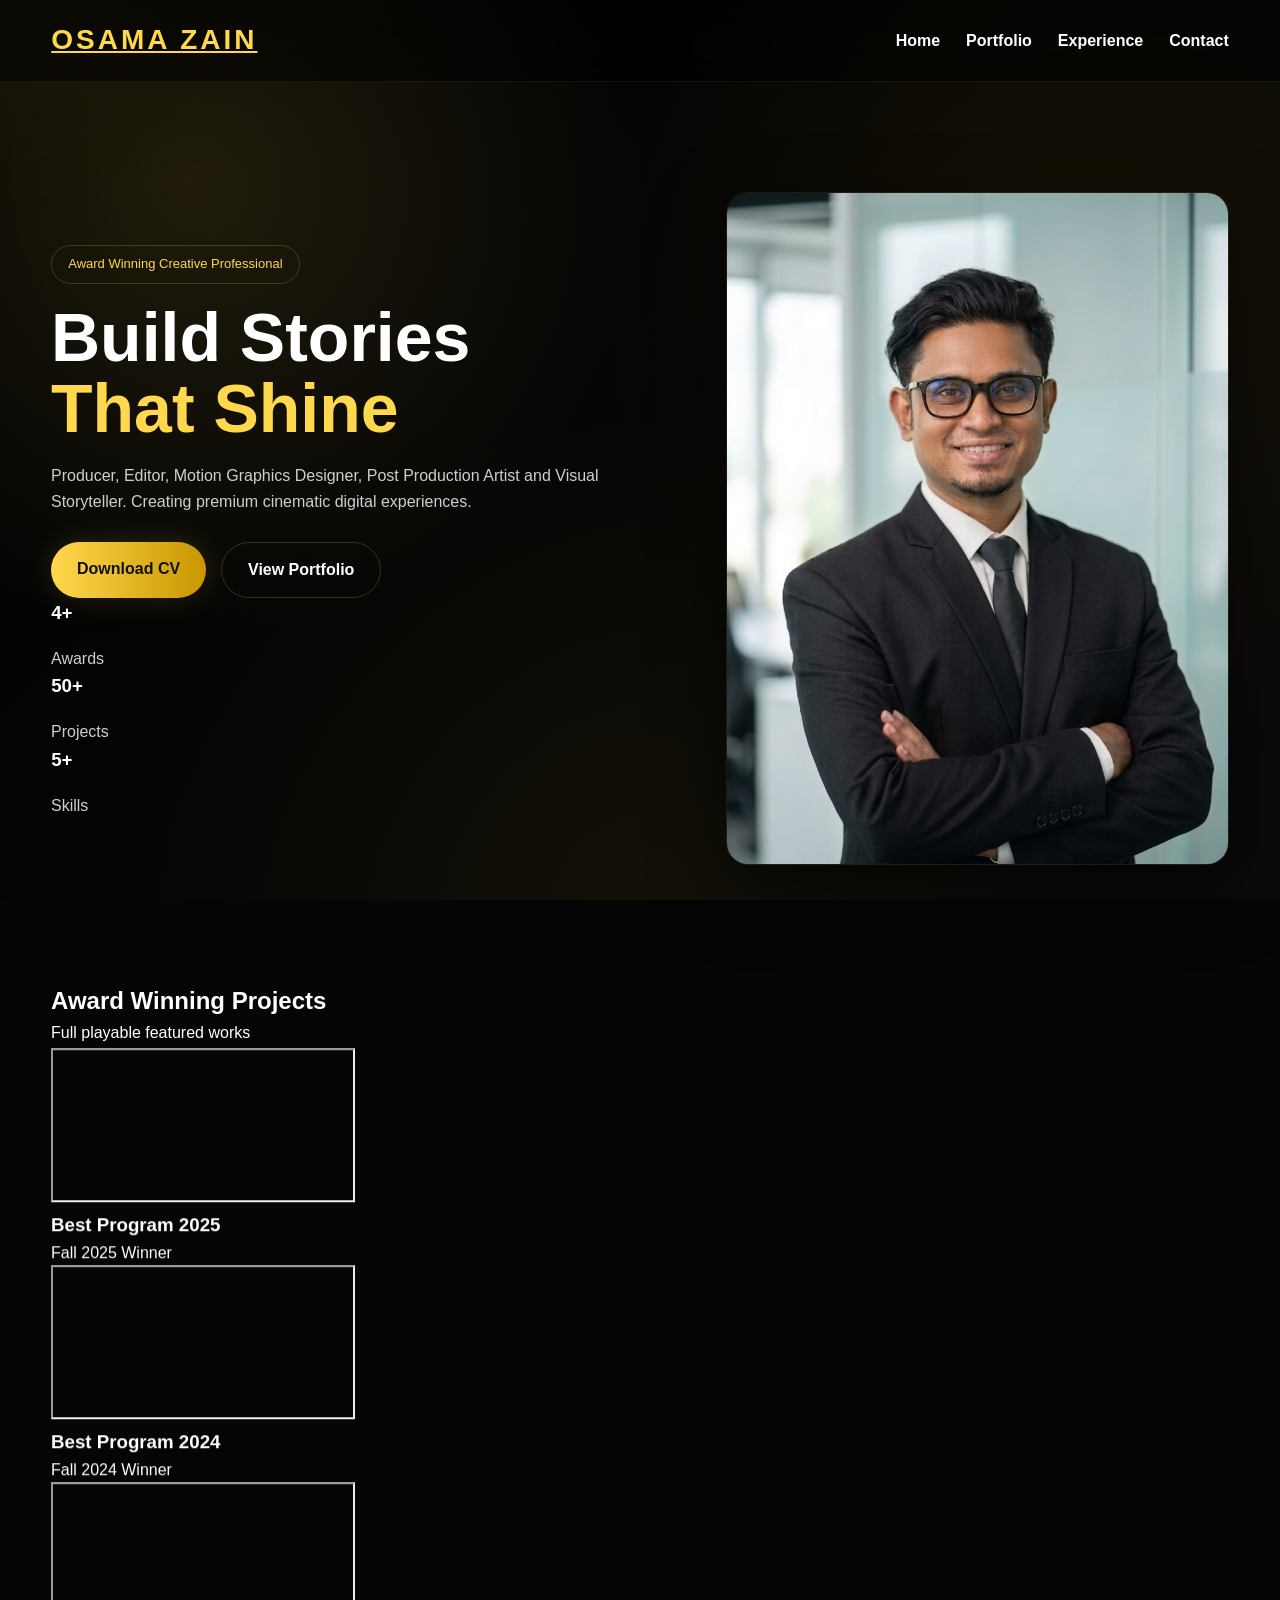
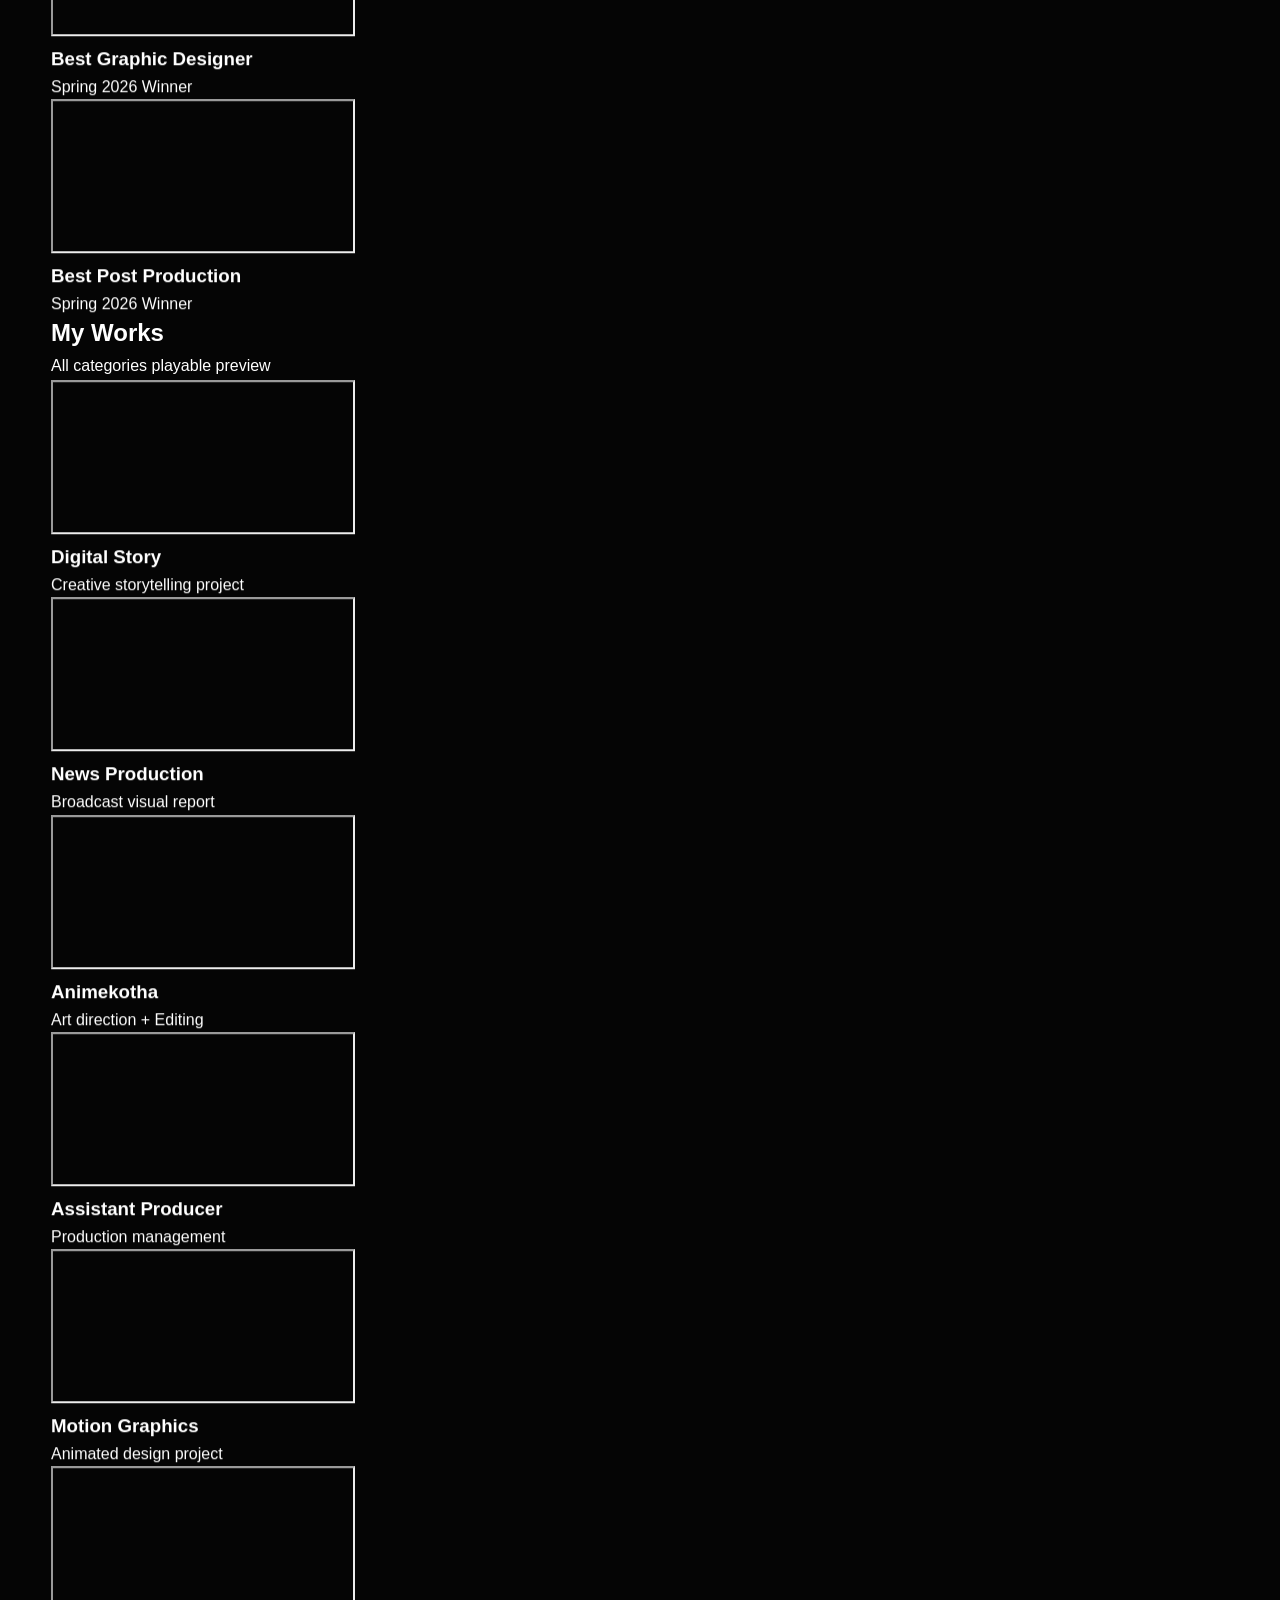
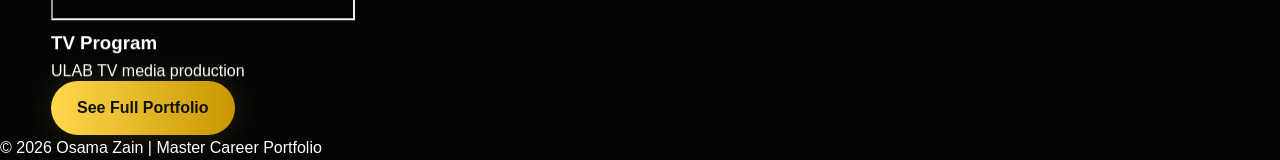
==== commit 391ffae9: "Update index.html" ====
--- a/index.html
+++ b/index.html
@@ -3,24 +3,21 @@
 <head>
 <meta charset="UTF-8">
 <meta name="viewport" content="width=device-width, initial-scale=1.0">
-
-<title>Osama Zain | Visual Content Designer</title>
-
+<title>Osama Zain | Master Career Portfolio</title>
 <link rel="stylesheet" href="style.css">
 </head>
-
 <body>
 
-<!-- ================= APP NAV ================= -->
+<!-- NAVBAR -->
 <header class="navbar">
 <div class="container nav-wrap">
 
-<a class="logo" href="index.html">OSAMA ZAIN</a>
+<a href="index.html" class="logo">OSAMA ZAIN</a>
 
 <nav>
 <ul class="menu">
-<li><a href="#overview">Overview</a></li>
-<li><a href="portfolio.html">Works</a></li>
+<li><a href="index.html">Home</a></li>
+<li><a href="portfolio.html">Portfolio</a></li>
 <li><a href="experience.html">Experience</a></li>
 <li><a href="contact.html">Contact</a></li>
 </ul>
@@ -29,212 +26,196 @@
 </div>
 </header>
 
-<!-- ================= DASHBOARD HEADER ================= -->
-<section class="section" id="overview">
-<div class="container">
-
-<h2 class="title">Visual Content Designer & <span>Animator</span></h2>
-
-<p style="color:#bdbdbd; max-width:900px;">
-I create motion graphics, video editing, broadcast content and digital storytelling for TV, brands and online platforms. Experienced in production, post-production and visual direction.
+<!-- HERO -->
+<section class="hero">
+<div class="container hero-grid">
+
+<div class="hero-text">
+
+<span class="tag">Award Winning Creative Professional</span>
+
+<h1>
+Build Stories <br>
+<span>That Shine</span>
+</h1>
+
+<p>
+Producer, Editor, Motion Graphics Designer,
+Post Production Artist and Visual Storyteller.
+Creating premium cinematic digital experiences.
 </p>
 
-<!-- QUICK METRICS -->
-<div class="grid-3">
-
-<div class="card">
-<div class="card-info">
+<div class="hero-buttons">
+<a href="Osama Zain CV (3).pdf" class="btn gold" download>Download CV</a>
+<a href="portfolio.html" class="btn dark">View Portfolio</a>
+</div>
+
+<div class="stats">
+
+<div class="stat-box">
+<h3>4+</h3>
+<p>Awards</p>
+</div>
+
+<div class="stat-box">
 <h3>50+</h3>
-<p>Completed Projects</p>
-</div>
-</div>
-
-<div class="card">
-<div class="card-info">
-<h3>4</h3>
-<p>Major Awards</p>
-</div>
-</div>
-
-<div class="card">
-<div class="card-info">
-<h3>ULAB TV</h3>
-<p>Production Experience</p>
-</div>
-</div>
-
+<p>Projects</p>
+</div>
+
+<div class="stat-box">
+<h3>5+</h3>
+<p>Skills</p>
+</div>
+
+</div>
+
+</div>
+
+<div class="hero-image">
+<img src="images/hero.jpg" alt="Osama Zain">
 </div>
 
 </div>
 </section>
 
-<!-- ================= FEATURED WORKS ================= -->
+<!-- AWARDS -->
 <section class="section">
 <div class="container">
 
-<h2 class="title">Featured <span>Works</span></h2>
-
-<div class="grid-3">
-
-<div class="card">
-<iframe src="https://www.youtube.com/embed/wW-35f6F9Ao"></iframe>
+<div class="title-wrap">
+<h2>Award Winning <span>Projects</span></h2>
+<p>Full playable featured works</p>
+</div>
+
+<div class="grid-4">
+
+<div class="card">
+<div class="video-box">
+<iframe src="https://www.youtube.com/embed/wW-35f6F9Ao" allowfullscreen></iframe>
+</div>
 <div class="card-info">
 <h3>Best Program 2025</h3>
-<p>Producer • Editor • Broadcast TV</p>
-</div>
-</div>
-
-<div class="card">
-<iframe src="https://www.youtube.com/embed/m5gN3ZcH_tM"></iframe>
+<p>Fall 2025 Winner</p>
+</div>
+</div>
+
+<div class="card">
+<div class="video-box">
+<iframe src="https://www.youtube.com/embed/m5gN3ZcH_tM" allowfullscreen></iframe>
+</div>
 <div class="card-info">
 <h3>Best Program 2024</h3>
-<p>Production Leadership Role</p>
-</div>
-</div>
-
-<div class="card">
-<iframe src="https://www.youtube.com/embed/CCXp0XkctJk"></iframe>
-<div class="card-info">
-<h3>Digital Story</h3>
-<p>Creative Narrative Project</p>
-</div>
-</div>
-
-</div>
-
+<p>Fall 2024 Winner</p>
+</div>
+</div>
+
+<div class="card">
+<div class="video-box">
+<iframe src="https://www.facebook.com/plugins/video.php?href=https://www.facebook.com/reel/1309594364288511/" allowfullscreen></iframe>
+</div>
+<div class="card-info">
+<h3>Best Graphic Designer</h3>
+<p>Spring 2026 Winner</p>
+</div>
+</div>
+
+<div class="card">
+<div class="video-box">
+<iframe src="https://www.facebook.com/plugins/video.php?href=https://www.facebook.com/reel/2322066501633972/" allowfullscreen></iframe>
+</div>
+<div class="card-info">
+<h3>Best Post Production</h3>
+<p>Spring 2026 Winner</p>
+</div>
+</div>
+
+</div>
 </div>
 </section>
 
-<!-- ================= EXPERIENCE SNAPSHOT ================= -->
+<!-- MY WORKS -->
 <section class="section">
 <div class="container">
 
-<h2 class="title">Experience <span>Snapshot</span></h2>
+<div class="title-wrap">
+<h2>My <span>Works</span></h2>
+<p>All categories playable preview</p>
+</div>
 
 <div class="grid-3">
 
 <div class="card">
-<div class="card-info">
-<h3>Producer</h3>
-<p>ULAB TV — Broadcast Production</p>
-</div>
-</div>
-
-<div class="card">
+<div class="video-box">
+<iframe src="https://www.youtube.com/embed/CCXp0XkctJk" allowfullscreen></iframe>
+</div>
+<div class="card-info">
+<h3>Digital Story</h3>
+<p>Creative storytelling project</p>
+</div>
+</div>
+
+<div class="card">
+<div class="video-box">
+<iframe src="https://www.youtube.com/embed/7dzOg4ic2Nw" allowfullscreen></iframe>
+</div>
+<div class="card-info">
+<h3>News Production</h3>
+<p>Broadcast visual report</p>
+</div>
+</div>
+
+<div class="card">
+<div class="video-box">
+<iframe src="https://www.facebook.com/plugins/video.php?href=https://www.facebook.com/reel/1810738146221426/" allowfullscreen></iframe>
+</div>
+<div class="card-info">
+<h3>Animekotha</h3>
+<p>Art direction + Editing</p>
+</div>
+</div>
+
+<div class="card">
+<div class="video-box">
+<iframe src="https://www.facebook.com/plugins/video.php?href=https://www.facebook.com/reel/2295334750936694/" allowfullscreen></iframe>
+</div>
 <div class="card-info">
 <h3>Assistant Producer</h3>
-<p>Team coordination & editing pipeline</p>
-</div>
-</div>
-
-<div class="card">
-<div class="card-info">
-<h3>Motion Designer</h3>
-<p>Freelance + Fiverr client work</p>
-</div>
-</div>
-
+<p>Production management</p>
+</div>
+</div>
+
+<div class="card">
+<div class="video-box">
+<iframe src="https://www.facebook.com/plugins/video.php?href=https://www.facebook.com/reel/1582739459511303/" allowfullscreen></iframe>
+</div>
+<div class="card-info">
+<h3>Motion Graphics</h3>
+<p>Animated design project</p>
+</div>
+</div>
+
+<div class="card">
+<div class="video-box">
+<iframe src="https://www.youtube.com/embed/a0-wR1RdG64" allowfullscreen></iframe>
+</div>
+<div class="card-info">
+<h3>TV Program</h3>
+<p>ULAB TV media production</p>
+</div>
+</div>
+
+</div>
+
+<div class="center-btn">
+<a href="portfolio.html" class="btn gold">See Full Portfolio</a>
 </div>
 
 </div>
 </section>
 
-<!-- ================= SKILLS SYSTEM ================= -->
-<section class="section">
-<div class="container">
-
-<h2 class="title">Skills <span>Matrix</span></h2>
-
-<div class="grid-3">
-
-<div class="card">
-<div class="card-info">
-<h3>Video Editing</h3>
-<p>Premiere Pro • DaVinci Resolve</p>
-</div>
-</div>
-
-<div class="card">
-<div class="card-info">
-<h3>Motion Graphics</h3>
-<p>After Effects • Animation Design</p>
-</div>
-</div>
-
-<div class="card">
-<div class="card-info">
-<h3>Design</h3>
-<p>Photoshop • Illustrator</p>
-</div>
-</div>
-
-</div>
-
-</div>
-</section>
-
-<!-- ================= AWARDS DATABASE ================= -->
-<section class="section">
-<div class="container">
-
-<h2 class="title">Awards <span>Database</span></h2>
-
-<div class="grid-3">
-
-<div class="card">
-<div class="card-info">
-<h3>Best Program Award</h3>
-<p>Fall 2025</p>
-</div>
-</div>
-
-<div class="card">
-<div class="card-info">
-<h3>Best Program Award</h3>
-<p>Fall 2024</p>
-</div>
-</div>
-
-<div class="card">
-<div class="card-info">
-<h3>Best Graphic Designer</h3>
-<p>Spring 2026</p>
-</div>
-</div>
-
-</div>
-
-</div>
-</section>
-
-<!-- ================= CTA ================= -->
-<section class="section">
-<div class="container">
-
-<div class="card" style="text-align:center; padding:60px;">
-
-<div class="card-info">
-
-<h2 style="font-size:42px;">
-Let’s Build Something <span style="color:#ffd84d;">Powerful</span>
-</h2>
-
-<p style="color:#bdbdbd; margin-top:10px;">
-Available for freelance, production & creative collaboration
-</p>
-
-<a href="contact.html" class="btn gold">Contact Me</a>
-
-</div>
-
-</div>
-
-</div>
-</section>
-
-<!-- ================= FOOTER ================= -->
+<!-- FOOTER -->
 <footer>
-© 2026 Osama Zain | Visual Content Designer
+© 2026 Osama Zain | Master Career Portfolio
 </footer>
 
 <script src="script.js"></script>
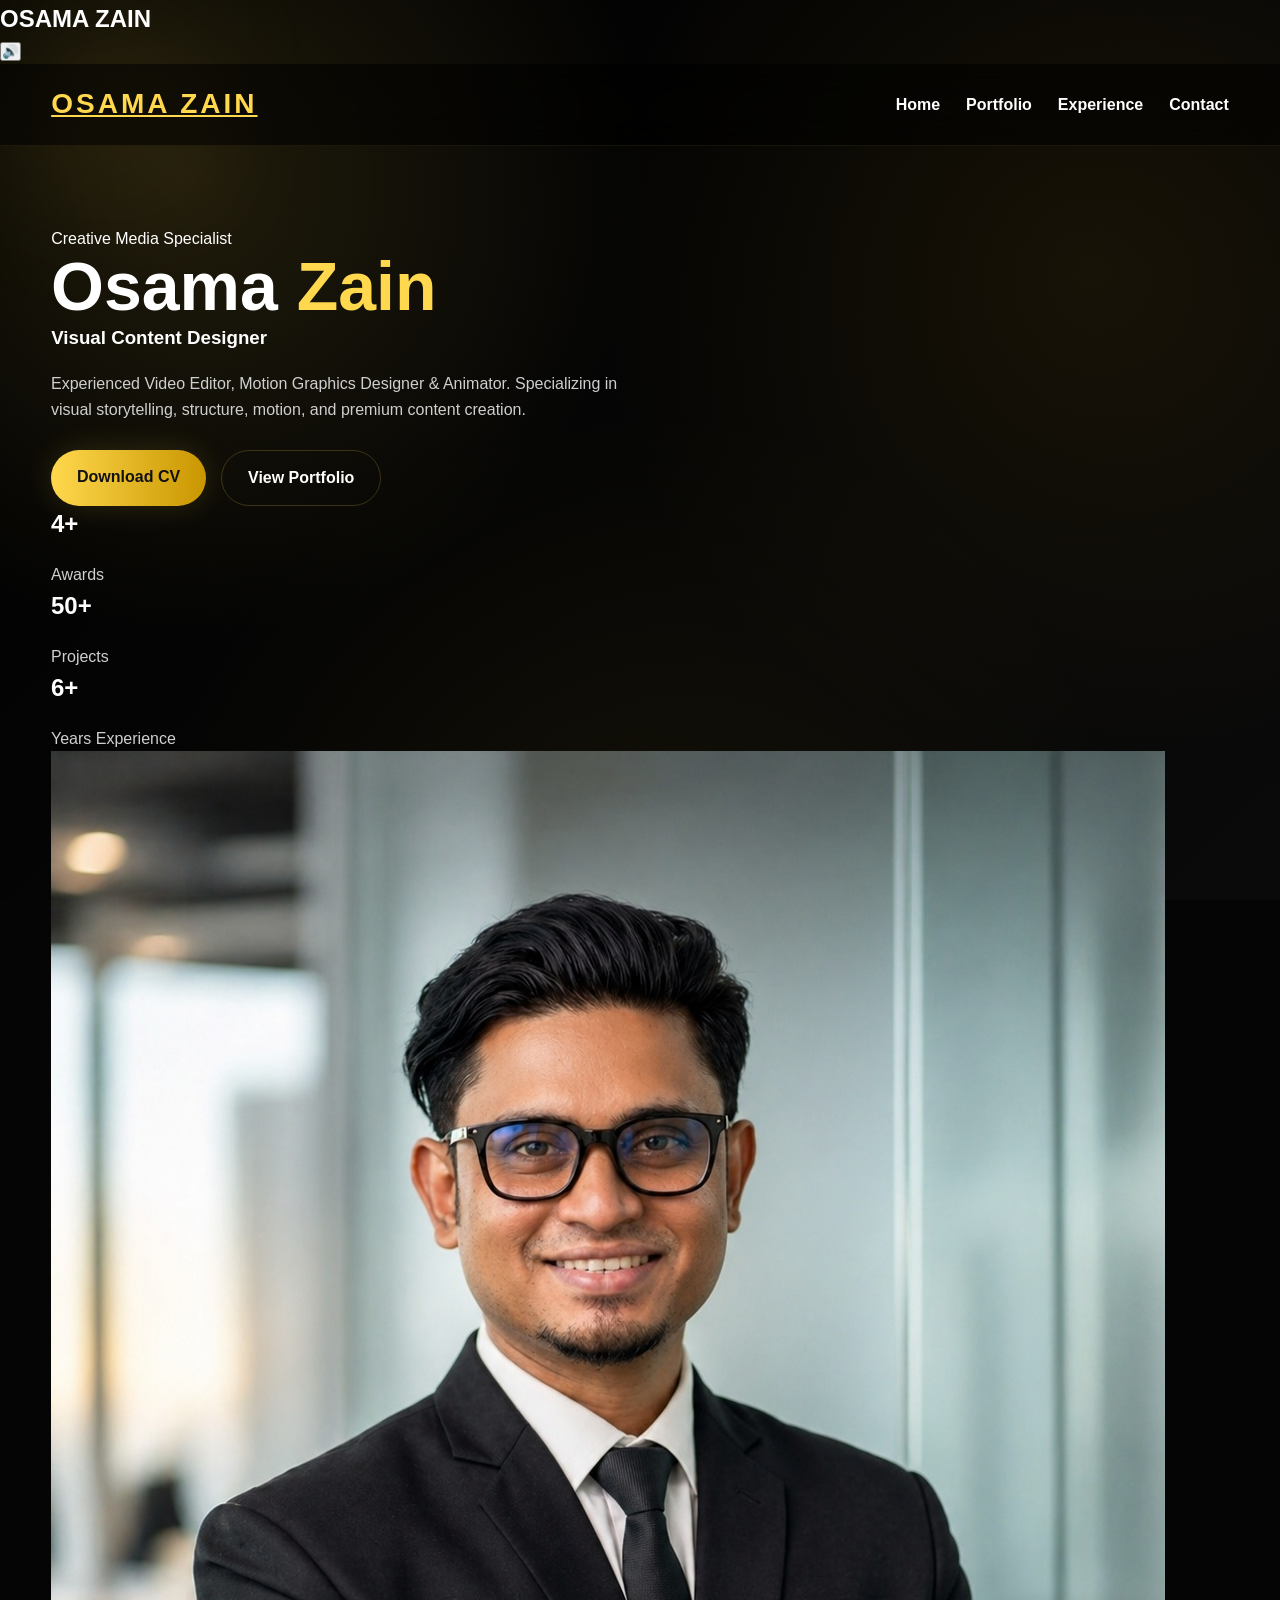
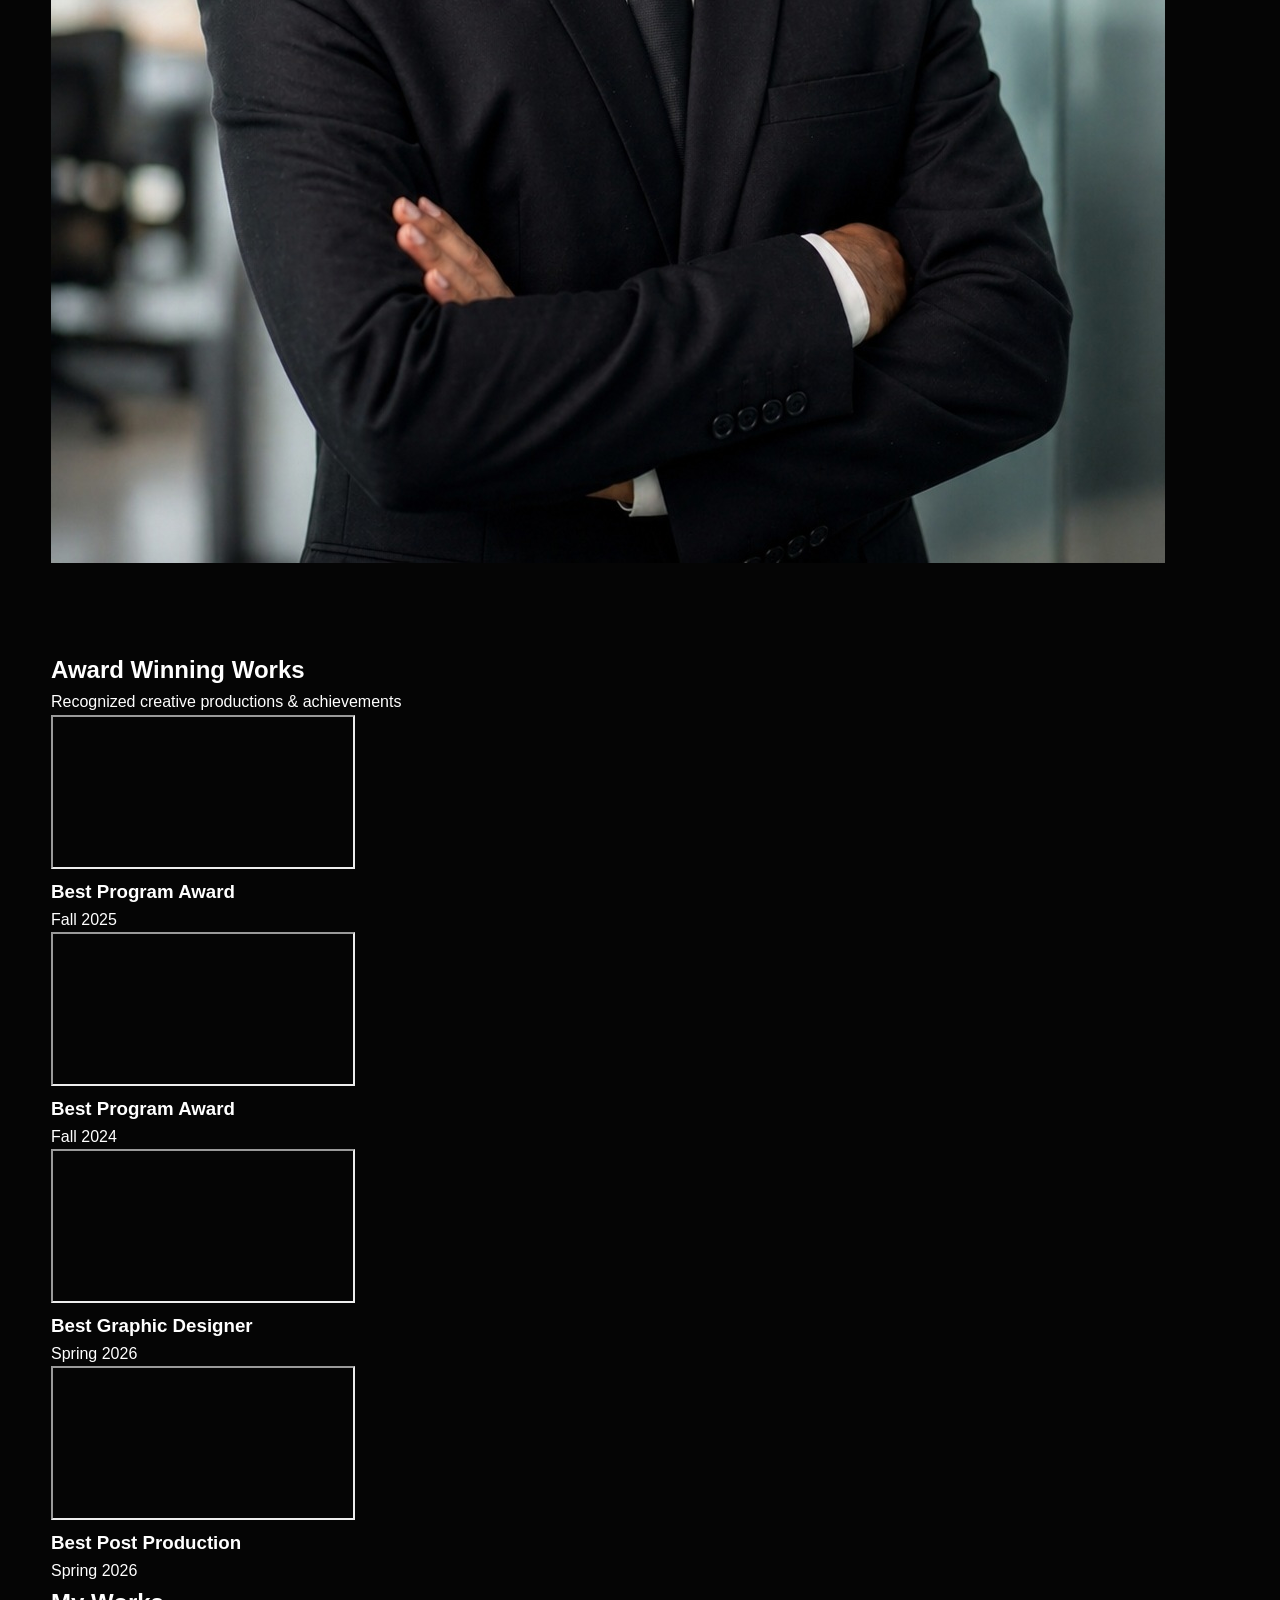
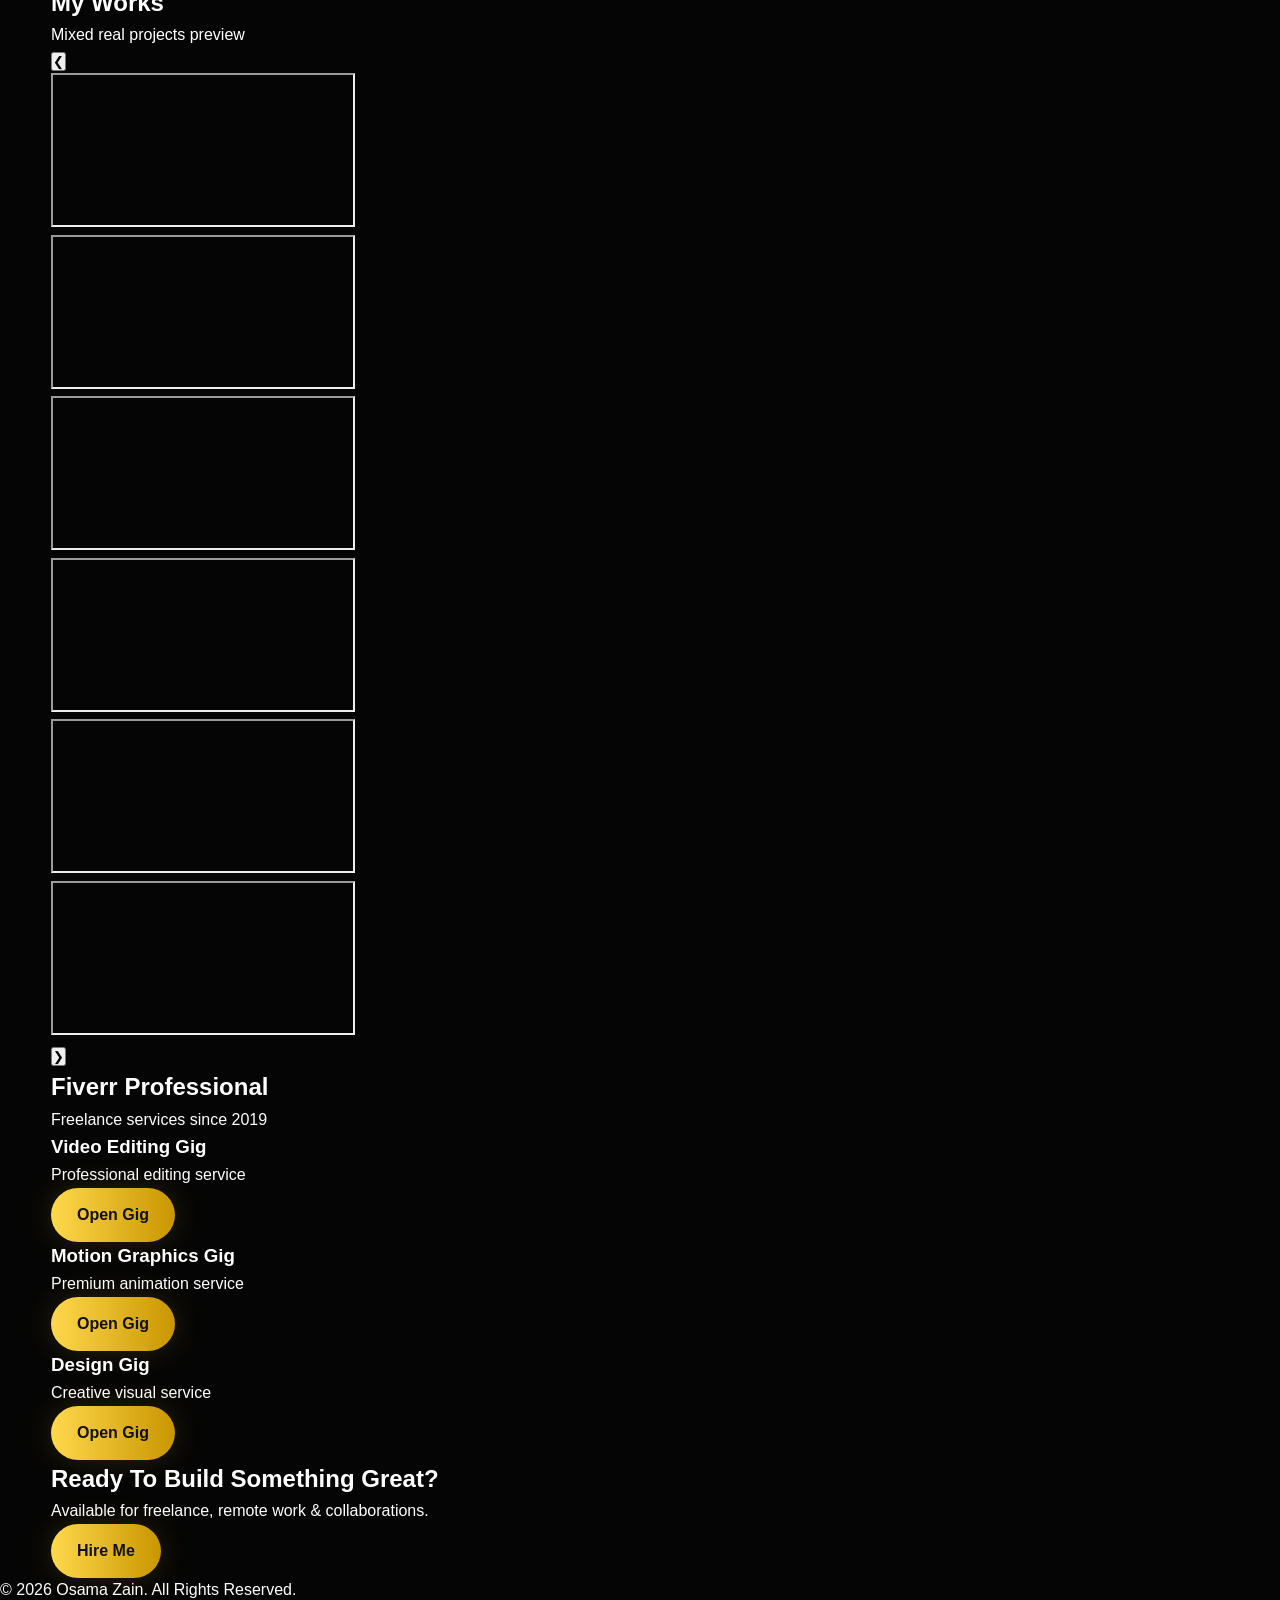
==== commit 5386e683: "Update index.html" ====
--- a/index.html
+++ b/index.html
@@ -3,99 +3,124 @@
 <head>
 <meta charset="UTF-8">
 <meta name="viewport" content="width=device-width, initial-scale=1.0">
-<title>Osama Zain | Master Career Portfolio</title>
+<title>Osama Zain | Visual Content Designer</title>
+<meta name="description" content="Official portfolio of Osama Zain - Video Editor, Motion Graphics Designer & Animator">
 <link rel="stylesheet" href="style.css">
 </head>
+
 <body>
+
+<!-- LOADER -->
+<div id="loader">
+  <div class="loader-ring"></div>
+  <h2>OSAMA ZAIN</h2>
+</div>
+
+<!-- PARTICLES BG -->
+<div id="particles"></div>
+
+<!-- MUSIC -->
+<audio id="introMusic" loop>
+  <source src="music/soft-cinematic.mp3" type="audio/mpeg">
+</audio>
+
+<button id="musicToggle">🔊</button>
 
 <!-- NAVBAR -->
 <header class="navbar">
-<div class="container nav-wrap">
-
-<a href="index.html" class="logo">OSAMA ZAIN</a>
-
-<nav>
-<ul class="menu">
-<li><a href="index.html">Home</a></li>
-<li><a href="portfolio.html">Portfolio</a></li>
-<li><a href="experience.html">Experience</a></li>
-<li><a href="contact.html">Contact</a></li>
-</ul>
-</nav>
-
-</div>
+  <div class="container nav-wrap">
+
+    <a href="index.html" class="logo">OSAMA ZAIN</a>
+
+    <nav>
+      <ul class="menu">
+        <li><a href="index.html" class="active">Home</a></li>
+        <li><a href="portfolio.html">Portfolio</a></li>
+        <li><a href="experience.html">Experience</a></li>
+        <li><a href="contact.html">Contact</a></li>
+      </ul>
+    </nav>
+
+  </div>
 </header>
 
 <!-- HERO -->
 <section class="hero">
-<div class="container hero-grid">
-
-<div class="hero-text">
-
-<span class="tag">Award Winning Creative Professional</span>
+
+<div class="container hero-wrap">
+
+<div class="hero-left">
+
+<span class="tagline">Creative Media Specialist</span>
 
 <h1>
-Build Stories <br>
-<span>That Shine</span>
+Osama <span>Zain</span>
 </h1>
 
+<h3>Visual Content Designer</h3>
+
 <p>
-Producer, Editor, Motion Graphics Designer,
-Post Production Artist and Visual Storyteller.
-Creating premium cinematic digital experiences.
+Experienced Video Editor, Motion Graphics Designer & Animator.  
+Specializing in visual storytelling, structure, motion, and premium content creation.
 </p>
 
 <div class="hero-buttons">
-<a href="Osama Zain CV (3).pdf" class="btn gold" download>Download CV</a>
+<a href="Osama Zain CV (3).pdf" download class="btn gold">Download CV</a>
 <a href="portfolio.html" class="btn dark">View Portfolio</a>
 </div>
 
 <div class="stats">
 
 <div class="stat-box">
-<h3>4+</h3>
+<h2>4+</h2>
 <p>Awards</p>
 </div>
 
 <div class="stat-box">
-<h3>50+</h3>
+<h2>50+</h2>
 <p>Projects</p>
 </div>
 
 <div class="stat-box">
-<h3>5+</h3>
-<p>Skills</p>
-</div>
-
-</div>
-
-</div>
-
-<div class="hero-image">
-<img src="images/hero.jpg" alt="Osama Zain">
-</div>
-
-</div>
+<h2>6+</h2>
+<p>Years Experience</p>
+</div>
+
+</div>
+
+</div>
+
+<div class="hero-right">
+
+<div class="hero-card">
+<img src="images/hero-premium.jpg" alt="Osama Zain">
+</div>
+
+</div>
+
+</div>
+
 </section>
 
 <!-- AWARDS -->
 <section class="section">
+
 <div class="container">
 
 <div class="title-wrap">
-<h2>Award Winning <span>Projects</span></h2>
-<p>Full playable featured works</p>
-</div>
-
-<div class="grid-4">
+<h2>Award <span>Winning Works</span></h2>
+<p>Recognized creative productions & achievements</p>
+</div>
+
+<div class="grid-2">
 
 <div class="card">
 <div class="video-box">
 <iframe src="https://www.youtube.com/embed/wW-35f6F9Ao" allowfullscreen></iframe>
 </div>
 <div class="card-info">
-<h3>Best Program 2025</h3>
-<p>Fall 2025 Winner</p>
+<h3>Best Program Award</h3>
+<p>Fall 2025</p>
 </div>
 </div>
 
@@ -104,8 +129,8 @@
 <iframe src="https://www.youtube.com/embed/m5gN3ZcH_tM" allowfullscreen></iframe>
 </div>
 <div class="card-info">
-<h3>Best Program 2024</h3>
-<p>Fall 2024 Winner</p>
+<h3>Best Program Award</h3>
+<p>Fall 2024</p>
 </div>
 </div>
 
@@ -115,7 +140,7 @@
 </div>
 <div class="card-info">
 <h3>Best Graphic Designer</h3>
-<p>Spring 2026 Winner</p>
+<p>Spring 2026</p>
 </div>
 </div>
 
@@ -125,100 +150,131 @@
 </div>
 <div class="card-info">
 <h3>Best Post Production</h3>
-<p>Spring 2026 Winner</p>
-</div>
-</div>
-
-</div>
-</div>
+<p>Spring 2026</p>
+</div>
+</div>
+
+</div>
+
+</div>
+
 </section>
 
 <!-- MY WORKS -->
 <section class="section">
+
 <div class="container">
 
 <div class="title-wrap">
 <h2>My <span>Works</span></h2>
-<p>All categories playable preview</p>
+<p>Mixed real projects preview</p>
+</div>
+
+<div class="slider-wrap">
+
+<button class="arrow left" onclick="slideLeft()">❮</button>
+
+<div class="work-slider" id="workSlider">
+
+<div class="slide-card">
+<iframe src="https://www.youtube.com/embed/CCXp0XkctJk"></iframe>
+</div>
+
+<div class="slide-card">
+<iframe src="https://www.youtube.com/embed/7dzOg4ic2Nw"></iframe>
+</div>
+
+<div class="slide-card">
+<iframe src="https://www.youtube.com/embed/a0-wR1RdG64"></iframe>
+</div>
+
+<div class="slide-card">
+<iframe src="https://www.facebook.com/plugins/video.php?href=https://www.facebook.com/reel/1810738146221426/"></iframe>
+</div>
+
+<div class="slide-card">
+<iframe src="https://www.facebook.com/plugins/video.php?href=https://www.facebook.com/reel/951213687491994/"></iframe>
+</div>
+
+<div class="slide-card">
+<iframe src="https://www.facebook.com/plugins/video.php?href=https://www.facebook.com/reel/852090050594204/"></iframe>
+</div>
+
+</div>
+
+<button class="arrow right" onclick="slideRight()">❯</button>
+
+</div>
+
+</div>
+
+</section>
+
+<!-- FIVERR -->
+<section class="section">
+
+<div class="container">
+
+<div class="title-wrap">
+<h2>Fiverr <span>Professional</span></h2>
+<p>Freelance services since 2019</p>
 </div>
 
 <div class="grid-3">
 
 <div class="card">
-<div class="video-box">
-<iframe src="https://www.youtube.com/embed/CCXp0XkctJk" allowfullscreen></iframe>
-</div>
-<div class="card-info">
-<h3>Digital Story</h3>
-<p>Creative storytelling project</p>
-</div>
-</div>
-
-<div class="card">
-<div class="video-box">
-<iframe src="https://www.youtube.com/embed/7dzOg4ic2Nw" allowfullscreen></iframe>
-</div>
-<div class="card-info">
-<h3>News Production</h3>
-<p>Broadcast visual report</p>
-</div>
-</div>
-
-<div class="card">
-<div class="video-box">
-<iframe src="https://www.facebook.com/plugins/video.php?href=https://www.facebook.com/reel/1810738146221426/" allowfullscreen></iframe>
-</div>
-<div class="card-info">
-<h3>Animekotha</h3>
-<p>Art direction + Editing</p>
-</div>
-</div>
-
-<div class="card">
-<div class="video-box">
-<iframe src="https://www.facebook.com/plugins/video.php?href=https://www.facebook.com/reel/2295334750936694/" allowfullscreen></iframe>
-</div>
-<div class="card-info">
-<h3>Assistant Producer</h3>
-<p>Production management</p>
-</div>
-</div>
-
-<div class="card">
-<div class="video-box">
-<iframe src="https://www.facebook.com/plugins/video.php?href=https://www.facebook.com/reel/1582739459511303/" allowfullscreen></iframe>
-</div>
-<div class="card-info">
-<h3>Motion Graphics</h3>
-<p>Animated design project</p>
-</div>
-</div>
-
-<div class="card">
-<div class="video-box">
-<iframe src="https://www.youtube.com/embed/a0-wR1RdG64" allowfullscreen></iframe>
-</div>
-<div class="card-info">
-<h3>TV Program</h3>
-<p>ULAB TV media production</p>
-</div>
-</div>
-
-</div>
-
-<div class="center-btn">
-<a href="portfolio.html" class="btn gold">See Full Portfolio</a>
-</div>
-
-</div>
+<div class="card-info">
+<h3>Video Editing Gig</h3>
+<p>Professional editing service</p>
+<a href="https://www.fiverr.com/s/996wmNE" target="_blank" class="btn gold">Open Gig</a>
+</div>
+</div>
+
+<div class="card">
+<div class="card-info">
+<h3>Motion Graphics Gig</h3>
+<p>Premium animation service</p>
+<a href="https://www.fiverr.com/s/ljwYx7y" target="_blank" class="btn gold">Open Gig</a>
+</div>
+</div>
+
+<div class="card">
+<div class="card-info">
+<h3>Design Gig</h3>
+<p>Creative visual service</p>
+<a href="https://www.fiverr.com/s/qDZR2xZ" target="_blank" class="btn gold">Open Gig</a>
+</div>
+</div>
+
+</div>
+
+</div>
+
+</section>
+
+<!-- CTA -->
+<section class="section">
+
+<div class="container">
+
+<div class="cta-box">
+
+<h2>Ready To Build Something Great?</h2>
+<p>Available for freelance, remote work & collaborations.</p>
+
+<a href="contact.html" class="btn gold">Hire Me</a>
+
+</div>
+
+</div>
+
 </section>
 
 <!-- FOOTER -->
 <footer>
-© 2026 Osama Zain | Master Career Portfolio
+© 2026 Osama Zain. All Rights Reserved.
 </footer>
 
 <script src="script.js"></script>
-
 </body>
 </html>
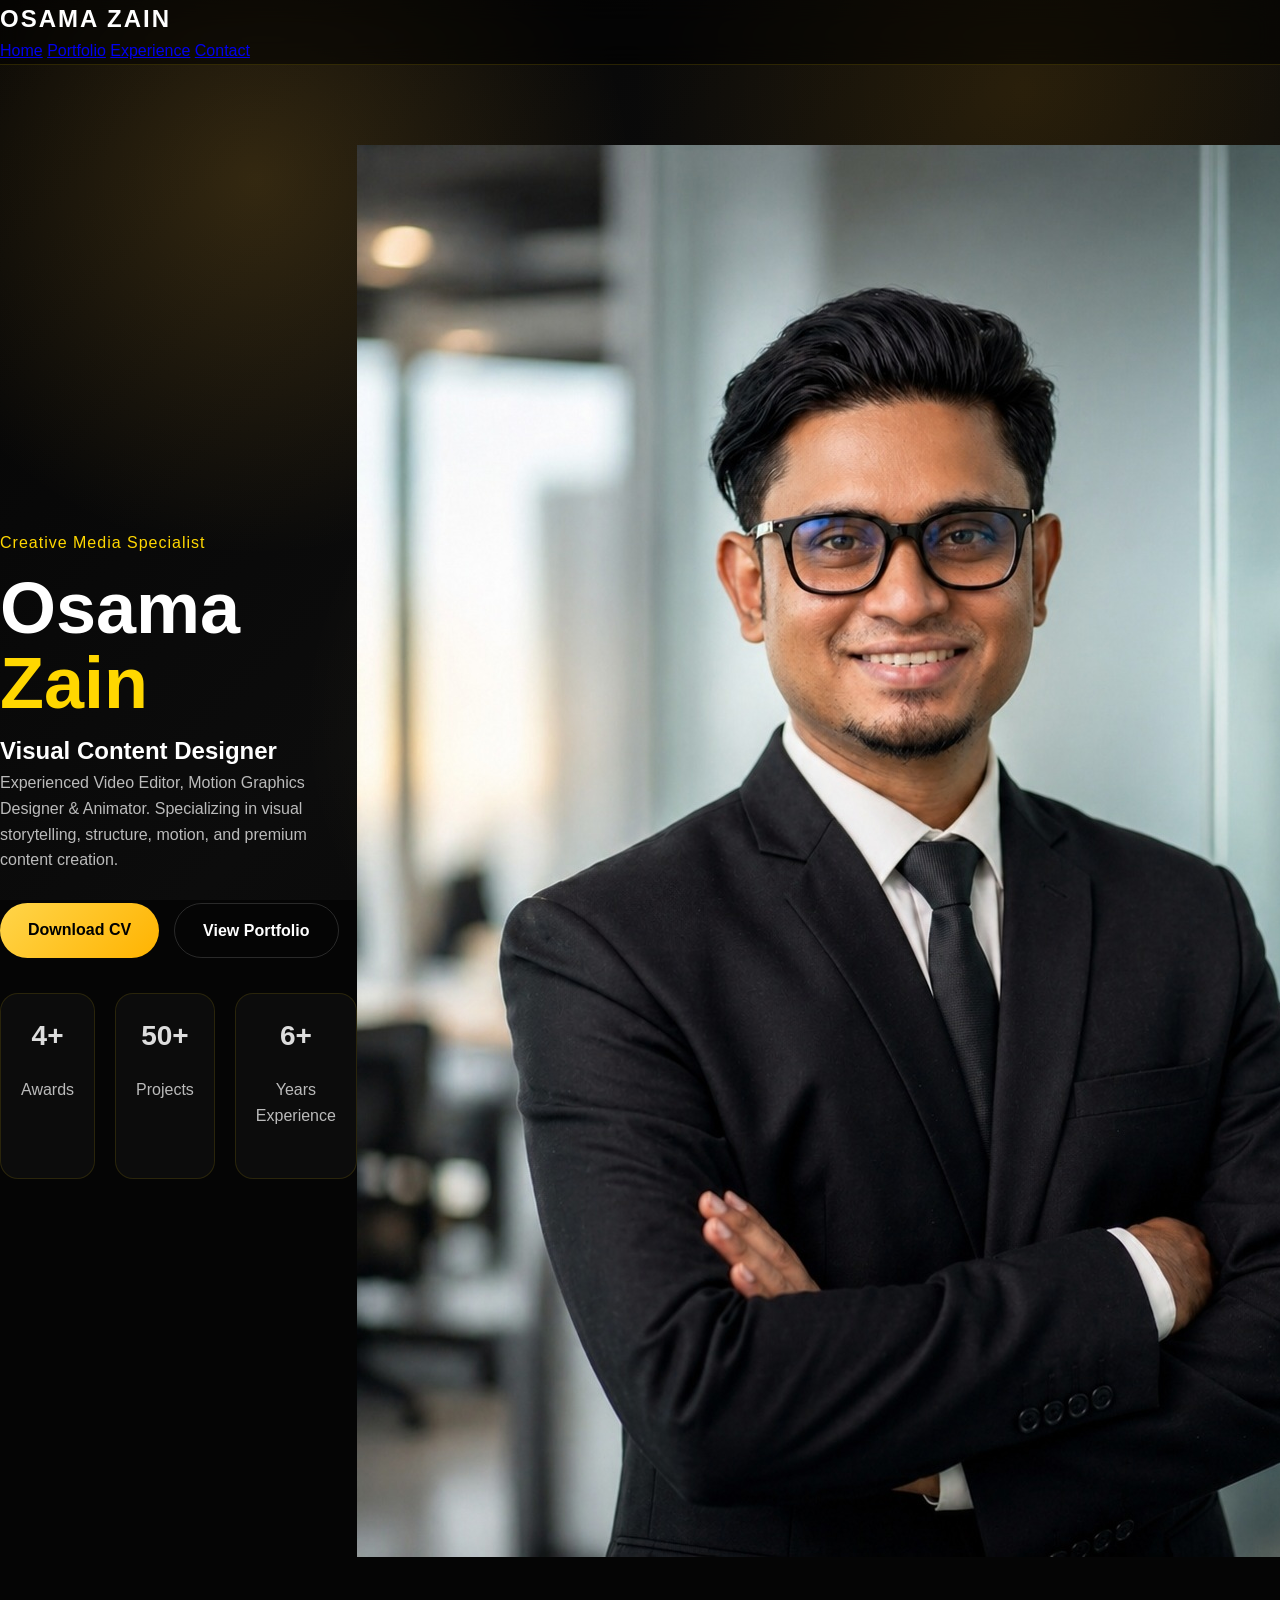
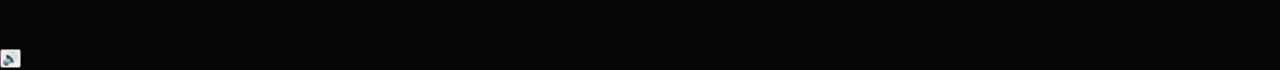
==== commit 0a59c728: "Update index.html" ====
--- a/index.html
+++ b/index.html
@@ -2,54 +2,40 @@
 <html lang="en">
 <head>
 <meta charset="UTF-8">
-<meta name="viewport" content="width=device-width, initial-scale=1.0">
-<title>Osama Zain | Visual Content Designer</title>
-<meta name="description" content="Official portfolio of Osama Zain - Video Editor, Motion Graphics Designer & Animator">
+<meta name="viewport" content="width=device-width,initial-scale=1.0">
+<title>Osama Zain | Premium Portfolio</title>
 <link rel="stylesheet" href="style.css">
+<link rel="preconnect" href="https://fonts.googleapis.com">
+<link href="https://fonts.googleapis.com/css2?family=Poppins:wght@300;400;500;600;700;800&display=swap" rel="stylesheet">
 </head>
 
 <body>
 
-<!-- LOADER -->
-<div id="loader">
-  <div class="loader-ring"></div>
-  <h2>OSAMA ZAIN</h2>
-</div>
+<!-- Background -->
+<div class="bg-glow"></div>
+<div class="particles" id="particles"></div>
 
-<!-- PARTICLES BG -->
-<div id="particles"></div>
-
-<!-- MUSIC -->
-<audio id="introMusic" loop>
-  <source src="music/soft-cinematic.mp3" type="audio/mpeg">
+<!-- Music -->
+<audio id="introMusic" autoplay loop>
+<source src="music.mp3" type="audio/mpeg">
 </audio>
 
-<button id="musicToggle">🔊</button>
+<!-- Navbar -->
+<header class="navbar">
+<div class="logo">OSAMA ZAIN</div>
 
-<!-- NAVBAR -->
-<header class="navbar">
-  <div class="container nav-wrap">
-
-    <a href="index.html" class="logo">OSAMA ZAIN</a>
-
-    <nav>
-      <ul class="menu">
-        <li><a href="index.html" class="active">Home</a></li>
-        <li><a href="portfolio.html">Portfolio</a></li>
-        <li><a href="experience.html">Experience</a></li>
-        <li><a href="contact.html">Contact</a></li>
-      </ul>
-    </nav>
-
-  </div>
+<nav>
+<a class="active" href="index.html">Home</a>
+<a href="portfolio.html">Portfolio</a>
+<a href="experience.html">Experience</a>
+<a href="contact.html">Contact</a>
+</nav>
 </header>
 
-<!-- HERO -->
+<!-- Hero -->
 <section class="hero">
 
-<div class="container hero-wrap">
-
-<div class="hero-left">
+<div class="hero-left fade-up">
 
 <span class="tagline">Creative Media Specialist</span>
 
@@ -57,223 +43,49 @@
 Osama <span>Zain</span>
 </h1>
 
-<h3>Visual Content Designer</h3>
+<h2>Visual Content Designer</h2>
 
 <p>
-Experienced Video Editor, Motion Graphics Designer & Animator.  
-Specializing in visual storytelling, structure, motion, and premium content creation.
+Experienced Video Editor, Motion Graphics Designer & Animator.
+Specializing in visual storytelling, structure, motion,
+and premium content creation.
 </p>
 
 <div class="hero-buttons">
-<a href="Osama Zain CV (3).pdf" download class="btn gold">Download CV</a>
+<a href="Osama Zain CV (3).pdf" class="btn gold" download>Download CV</a>
 <a href="portfolio.html" class="btn dark">View Portfolio</a>
 </div>
 
 <div class="stats">
 
 <div class="stat-box">
-<h2>4+</h2>
+<h3>4+</h3>
 <p>Awards</p>
 </div>
 
 <div class="stat-box">
-<h2>50+</h2>
+<h3>50+</h3>
 <p>Projects</p>
 </div>
 
 <div class="stat-box">
-<h2>6+</h2>
+<h3>6+</h3>
 <p>Years Experience</p>
 </div>
 
 </div>
-
 </div>
 
-<div class="hero-right">
-
-<div class="hero-card">
+<div class="hero-right fade-in">
+<div class="hero-image-wrap">
 <img src="images/hero-premium.jpg" alt="Osama Zain">
 </div>
-
-</div>
-
 </div>
 
 </section>
 
-<!-- AWARDS -->
-<section class="section">
-
-<div class="container">
-
-<div class="title-wrap">
-<h2>Award <span>Winning Works</span></h2>
-<p>Recognized creative productions & achievements</p>
-</div>
-
-<div class="grid-2">
-
-<div class="card">
-<div class="video-box">
-<iframe src="https://www.youtube.com/embed/wW-35f6F9Ao" allowfullscreen></iframe>
-</div>
-<div class="card-info">
-<h3>Best Program Award</h3>
-<p>Fall 2025</p>
-</div>
-</div>
-
-<div class="card">
-<div class="video-box">
-<iframe src="https://www.youtube.com/embed/m5gN3ZcH_tM" allowfullscreen></iframe>
-</div>
-<div class="card-info">
-<h3>Best Program Award</h3>
-<p>Fall 2024</p>
-</div>
-</div>
-
-<div class="card">
-<div class="video-box">
-<iframe src="https://www.facebook.com/plugins/video.php?href=https://www.facebook.com/reel/1309594364288511/" allowfullscreen></iframe>
-</div>
-<div class="card-info">
-<h3>Best Graphic Designer</h3>
-<p>Spring 2026</p>
-</div>
-</div>
-
-<div class="card">
-<div class="video-box">
-<iframe src="https://www.facebook.com/plugins/video.php?href=https://www.facebook.com/reel/2322066501633972/" allowfullscreen></iframe>
-</div>
-<div class="card-info">
-<h3>Best Post Production</h3>
-<p>Spring 2026</p>
-</div>
-</div>
-
-</div>
-
-</div>
-
-</section>
-
-<!-- MY WORKS -->
-<section class="section">
-
-<div class="container">
-
-<div class="title-wrap">
-<h2>My <span>Works</span></h2>
-<p>Mixed real projects preview</p>
-</div>
-
-<div class="slider-wrap">
-
-<button class="arrow left" onclick="slideLeft()">❮</button>
-
-<div class="work-slider" id="workSlider">
-
-<div class="slide-card">
-<iframe src="https://www.youtube.com/embed/CCXp0XkctJk"></iframe>
-</div>
-
-<div class="slide-card">
-<iframe src="https://www.youtube.com/embed/7dzOg4ic2Nw"></iframe>
-</div>
-
-<div class="slide-card">
-<iframe src="https://www.youtube.com/embed/a0-wR1RdG64"></iframe>
-</div>
-
-<div class="slide-card">
-<iframe src="https://www.facebook.com/plugins/video.php?href=https://www.facebook.com/reel/1810738146221426/"></iframe>
-</div>
-
-<div class="slide-card">
-<iframe src="https://www.facebook.com/plugins/video.php?href=https://www.facebook.com/reel/951213687491994/"></iframe>
-</div>
-
-<div class="slide-card">
-<iframe src="https://www.facebook.com/plugins/video.php?href=https://www.facebook.com/reel/852090050594204/"></iframe>
-</div>
-
-</div>
-
-<button class="arrow right" onclick="slideRight()">❯</button>
-
-</div>
-
-</div>
-
-</section>
-
-<!-- FIVERR -->
-<section class="section">
-
-<div class="container">
-
-<div class="title-wrap">
-<h2>Fiverr <span>Professional</span></h2>
-<p>Freelance services since 2019</p>
-</div>
-
-<div class="grid-3">
-
-<div class="card">
-<div class="card-info">
-<h3>Video Editing Gig</h3>
-<p>Professional editing service</p>
-<a href="https://www.fiverr.com/s/996wmNE" target="_blank" class="btn gold">Open Gig</a>
-</div>
-</div>
-
-<div class="card">
-<div class="card-info">
-<h3>Motion Graphics Gig</h3>
-<p>Premium animation service</p>
-<a href="https://www.fiverr.com/s/ljwYx7y" target="_blank" class="btn gold">Open Gig</a>
-</div>
-</div>
-
-<div class="card">
-<div class="card-info">
-<h3>Design Gig</h3>
-<p>Creative visual service</p>
-<a href="https://www.fiverr.com/s/qDZR2xZ" target="_blank" class="btn gold">Open Gig</a>
-</div>
-</div>
-
-</div>
-
-</div>
-
-</section>
-
-<!-- CTA -->
-<section class="section">
-
-<div class="container">
-
-<div class="cta-box">
-
-<h2>Ready To Build Something Great?</h2>
-<p>Available for freelance, remote work & collaborations.</p>
-
-<a href="contact.html" class="btn gold">Hire Me</a>
-
-</div>
-
-</div>
-
-</section>
-
-<!-- FOOTER -->
-<footer>
-© 2026 Osama Zain. All Rights Reserved.
-</footer>
+<!-- Floating Music Button -->
+<button class="music-btn" onclick="toggleMusic()">🔊</button>
 
 <script src="script.js"></script>
 </body>
--- a/style.css
+++ b/style.css
@@ -1,215 +1,450 @@
-/* ==========================================
-ABSOLUTE FINAL CINEMATIC PORTFOLIO CSS
-OSAMA ZAIN - VISUAL DESIGN SYSTEM
-========================================== */
-
-/* RESET */
+/* ===============================
+   V15 ULTRA PREMIUM STYLE
+================================= */
+
 *{
-margin:0;
-padding:0;
-box-sizing:border-box;
-font-family:'Inter', sans-serif;
-scroll-behavior:smooth;
+  margin:0;
+  padding:0;
+  box-sizing:border-box;
+}
+
+html{
+  scroll-behavior:smooth;
 }
 
 body{
-background:#050505;
-color:#fff;
-overflow-x:hidden;
-line-height:1.6;
-}
-
-/* ================= BACKGROUND CINEMATIC FX ================= */
-
-body::before{
-content:"";
-position:fixed;
-inset:0;
-z-index:-1;
-background:
-radial-gradient(circle at 15% 20%, rgba(255,215,80,.12), transparent 35%),
-radial-gradient(circle at 85% 30%, rgba(255,180,0,.07), transparent 40%),
-radial-gradient(circle at 50% 100%, rgba(255,200,0,.05), transparent 45%),
-linear-gradient(135deg,#000,#050505,#0a0a0a);
-}
-
-/* ================= CONTAINER ================= */
-
+  font-family:Arial, Helvetica, sans-serif;
+  background:#050505;
+  color:#fff;
+  overflow-x:hidden;
+  line-height:1.6;
+}
+
+/* CONTAINER */
 .container{
-width:92%;
-max-width:1350px;
-margin:auto;
-}
-
-/* ================= NAVBAR ================= */
-
+  width:92%;
+  max-width:1400px;
+  margin:auto;
+}
+
+/* BACKGROUND */
+#particles{
+  position:fixed;
+  inset:0;
+  z-index:-2;
+  background:
+  radial-gradient(circle at 20% 20%, rgba(255,190,60,.18), transparent 30%),
+  radial-gradient(circle at 80% 10%, rgba(255,170,0,.12), transparent 30%),
+  radial-gradient(circle at 50% 80%, rgba(255,220,120,.10), transparent 35%),
+  linear-gradient(135deg,#040404,#0c0c0c,#050505);
+  animation:bgmove 12s ease-in-out infinite alternate;
+}
+
+@keyframes bgmove{
+  0%{transform:scale(1) translateY(0);}
+  100%{transform:scale(1.06) translateY(-10px);}
+}
+
+/* LOADER */
+#loader{
+  position:fixed;
+  inset:0;
+  background:#000;
+  z-index:9999;
+  display:flex;
+  flex-direction:column;
+  align-items:center;
+  justify-content:center;
+  gap:20px;
+}
+
+.loader-ring{
+  width:70px;
+  height:70px;
+  border:3px solid rgba(255,255,255,.15);
+  border-top:3px solid gold;
+  border-radius:50%;
+  animation:spin 1s linear infinite;
+}
+
+@keyframes spin{
+  to{transform:rotate(360deg);}
+}
+
+#loader h2{
+  color:gold;
+  letter-spacing:4px;
+}
+
+/* NAVBAR */
 .navbar{
-position:sticky;
-top:0;
-z-index:999;
-background:rgba(0,0,0,.55);
-backdrop-filter:blur(18px);
-border-bottom:1px solid rgba(255,215,80,.08);
+  position:sticky;
+  top:0;
+  z-index:100;
+  backdrop-filter:blur(12px);
+  background:rgba(0,0,0,.55);
+  border-bottom:1px solid rgba(255,215,0,.15);
 }
 
 .nav-wrap{
-display:flex;
-justify-content:space-between;
-align-items:center;
-padding:18px 0;
+  display:flex;
+  justify-content:space-between;
+  align-items:center;
+  padding:18px 0;
 }
 
 .logo{
-font-size:28px;
-font-weight:900;
-letter-spacing:3px;
-color:#ffd84d;
+  color:#fff;
+  text-decoration:none;
+  font-size:24px;
+  font-weight:700;
+  letter-spacing:2px;
 }
 
 .menu{
-display:flex;
-gap:26px;
-list-style:none;
+  display:flex;
+  list-style:none;
+  gap:30px;
 }
 
 .menu a{
-color:#fff;
-text-decoration:none;
-font-weight:600;
-transition:.3s;
-position:relative;
-}
-
-.menu a::after{
-content:"";
-position:absolute;
-left:0;
-bottom:-5px;
-width:0%;
-height:2px;
-background:#ffd84d;
-transition:.3s;
-}
-
-.menu a:hover{
-color:#ffd84d;
-}
-
-.menu a:hover::after{
-width:100%;
-}
-
-/* ================= HERO ================= */
-
+  color:#ddd;
+  text-decoration:none;
+  transition:.3s;
+  font-size:15px;
+}
+
+.menu a:hover,
+.menu a.active{
+  color:gold;
+}
+
+/* BUTTONS */
+.btn{
+  display:inline-block;
+  padding:14px 28px;
+  border-radius:50px;
+  text-decoration:none;
+  transition:.3s;
+  font-weight:700;
+}
+
+.btn.gold{
+  background:linear-gradient(135deg,#ffd54a,#ffb300);
+  color:#000;
+}
+
+.btn.gold:hover{
+  transform:translateY(-3px);
+  box-shadow:0 10px 25px rgba(255,180,0,.25);
+}
+
+.btn.dark{
+  border:1px solid rgba(255,255,255,.15);
+  color:#fff;
+}
+
+.btn.dark:hover{
+  background:#111;
+}
+
+/* HERO */
 .hero{
-min-height:100vh;
-display:flex;
-align-items:center;
-padding:80px 0;
-}
-
-.hero-grid{
-display:grid;
-grid-template-columns:1.1fr .9fr;
-gap:60px;
-align-items:center;
-}
-
-.tag{
-display:inline-block;
-padding:8px 16px;
-border:1px solid rgba(255,215,80,.2);
-border-radius:40px;
-color:#ffd84d;
-font-size:13px;
-margin-bottom:18px;
+  min-height:100vh;
+  display:flex;
+  align-items:center;
+  padding:80px 0;
+}
+
+.hero-wrap{
+  display:grid;
+  grid-template-columns:1.1fr .9fr;
+  gap:70px;
+  align-items:center;
+}
+
+.tagline{
+  display:inline-block;
+  color:gold;
+  margin-bottom:15px;
+  letter-spacing:1px;
 }
 
 .hero h1{
-font-size:68px;
-font-weight:900;
-line-height:1.05;
+  font-size:72px;
+  line-height:1.05;
+  margin-bottom:10px;
 }
 
 .hero h1 span{
-color:#ffd84d;
+  color:gold;
+}
+
+.hero h3{
+  font-size:28px;
+  color:#ddd;
+  margin-bottom:18px;
 }
 
 .hero p{
-color:#cfcfcf;
-max-width:600px;
-margin-top:18px;
-}
-
-/* ================= BUTTONS ================= */
+  color:#bbb;
+  max-width:620px;
+  margin-bottom:30px;
+}
 
 .hero-buttons{
-margin-top:28px;
-display:flex;
-gap:15px;
-flex-wrap:wrap;
-}
-
-.btn{
-padding:14px 26px;
-border-radius:40px;
-font-weight:800;
-text-decoration:none;
-display:inline-block;
-transition:.35s;
-cursor:pointer;
-}
-
-.btn:hover{
-transform:translateY(-5px);
-}
-
-.gold{
-background:linear-gradient(90deg,#ffd84d,#c99600);
-color:#111;
-box-shadow:0 0 30px rgba(255,215,80,.15);
-}
-
-.dark{
-border:1px solid rgba(255,215,80,.2);
-color:#fff;
-}
-
-/* ================= HERO IMAGE ================= */
-
-.hero-image img{
-width:100%;
-border-radius:22px;
-box-shadow:0 25px 70px rgba(0,0,0,.6);
-border:1px solid rgba(255,215,80,.08);
-}
-
-/* ================= ANIMATION BASE ================= */
-
-h1, h2, p, img, .btn, .card{
-will-change:transform, opacity;
-}
-
-/* ================= RESPONSIVE ================= */
-
-@media(max-width:900px){
-
-.hero-grid{
-grid-template-columns:1fr;
-text-align:center;
+  display:flex;
+  gap:15px;
+  flex-wrap:wrap;
+  margin-bottom:35px;
+}
+
+.stats{
+  display:grid;
+  grid-template-columns:repeat(3,1fr);
+  gap:20px;
+}
+
+.stat-box{
+  background:rgba(255,255,255,.03);
+  border:1px solid rgba(255,215,0,.12);
+  padding:20px;
+  border-radius:18px;
+  text-align:center;
+}
+
+.stat-box h2{
+  color:gold;
+  font-size:34px;
+}
+
+.hero-card{
+  background:rgba(255,255,255,.03);
+  border:1px solid rgba(255,215,0,.15);
+  border-radius:30px;
+  padding:14px;
+  box-shadow:0 25px 60px rgba(0,0,0,.45);
+}
+
+.hero-card img{
+  width:100%;
+  border-radius:22px;
+  display:block;
+}
+
+/* SECTION */
+.section{
+  padding:100px 0;
+}
+
+.title-wrap{
+  text-align:center;
+  margin-bottom:50px;
+}
+
+.title-wrap h2{
+  font-size:48px;
+}
+
+.title-wrap span{
+  color:gold;
+}
+
+.title-wrap p{
+  color:#aaa;
+  margin-top:10px;
+}
+
+/* GRID */
+.grid-2,
+.grid-3{
+  display:grid;
+  gap:30px;
+}
+
+.grid-2{
+  grid-template-columns:repeat(2,1fr);
+}
+
+.grid-3{
+  grid-template-columns:repeat(3,1fr);
+}
+
+/* CARD */
+.card{
+  background:rgba(255,255,255,.03);
+  border:1px solid rgba(255,215,0,.12);
+  border-radius:22px;
+  overflow:hidden;
+  transition:.35s;
+}
+
+.card:hover{
+  transform:translateY(-6px);
+  box-shadow:0 20px 35px rgba(0,0,0,.35);
+}
+
+.card-info{
+  padding:24px;
+}
+
+.card-info h3{
+  margin-bottom:10px;
+}
+
+.card-info p{
+  color:#aaa;
+}
+
+/* VIDEO */
+.video-box iframe,
+.slide-card iframe{
+  width:100%;
+  height:260px;
+  border:none;
+}
+
+/* WORK SLIDER */
+.slider-wrap{
+  position:relative;
+}
+
+.work-slider{
+  display:flex;
+  gap:25px;
+  overflow-x:auto;
+  scroll-behavior:smooth;
+  padding:10px 50px;
+}
+
+.work-slider::-webkit-scrollbar{
+  display:none;
+}
+
+.slide-card{
+  min-width:420px;
+  background:#111;
+  border-radius:20px;
+  overflow:hidden;
+  border:1px solid rgba(255,215,0,.1);
+}
+
+.arrow{
+  position:absolute;
+  top:50%;
+  transform:translateY(-50%);
+  width:48px;
+  height:48px;
+  border:none;
+  border-radius:50%;
+  background:gold;
+  color:#000;
+  font-size:24px;
+  cursor:pointer;
+  z-index:5;
+}
+
+.arrow.left{left:0;}
+.arrow.right{right:0;}
+
+/* CTA */
+.cta-box{
+  text-align:center;
+  padding:60px;
+  border-radius:28px;
+  background:linear-gradient(135deg,rgba(255,190,0,.10),rgba(255,255,255,.02));
+  border:1px solid rgba(255,215,0,.12);
+}
+
+.cta-box h2{
+  font-size:46px;
+  margin-bottom:15px;
+}
+
+.cta-box p{
+  color:#bbb;
+  margin-bottom:25px;
+}
+
+/* FOOTER */
+footer{
+  text-align:center;
+  padding:35px 15px;
+  color:#777;
+  border-top:1px solid rgba(255,255,255,.06);
+}
+
+/* MUSIC BUTTON */
+#musicToggle{
+  position:fixed;
+  bottom:25px;
+  right:25px;
+  z-index:200;
+  width:55px;
+  height:55px;
+  border:none;
+  border-radius:50%;
+  background:gold;
+  cursor:pointer;
+  font-size:20px;
+}
+
+/* RESPONSIVE */
+@media(max-width:1100px){
+
+.hero-wrap{
+  grid-template-columns:1fr;
 }
 
 .hero h1{
-font-size:42px;
-}
+  font-size:58px;
+}
+
+.grid-3{
+  grid-template-columns:repeat(2,1fr);
+}
+
+}
+
+@media(max-width:768px){
 
 .menu{
-gap:15px;
-flex-wrap:wrap;
-}
-
-.hero-image img{
-max-width:100%;
-}
-
-}
+  gap:14px;
+  flex-wrap:wrap;
+}
+
+.hero{
+  padding-top:50px;
+}
+
+.hero h1{
+  font-size:44px;
+}
+
+.hero h3{
+  font-size:22px;
+}
+
+.title-wrap h2{
+  font-size:34px;
+}
+
+.grid-2,
+.grid-3,
+.stats{
+  grid-template-columns:1fr;
+}
+
+.slide-card{
+  min-width:90%;
+}
+
+.cta-box{
+  padding:35px 20px;
+}
+
+.cta-box h2{
+  font-size:30px;
+}
+
+}
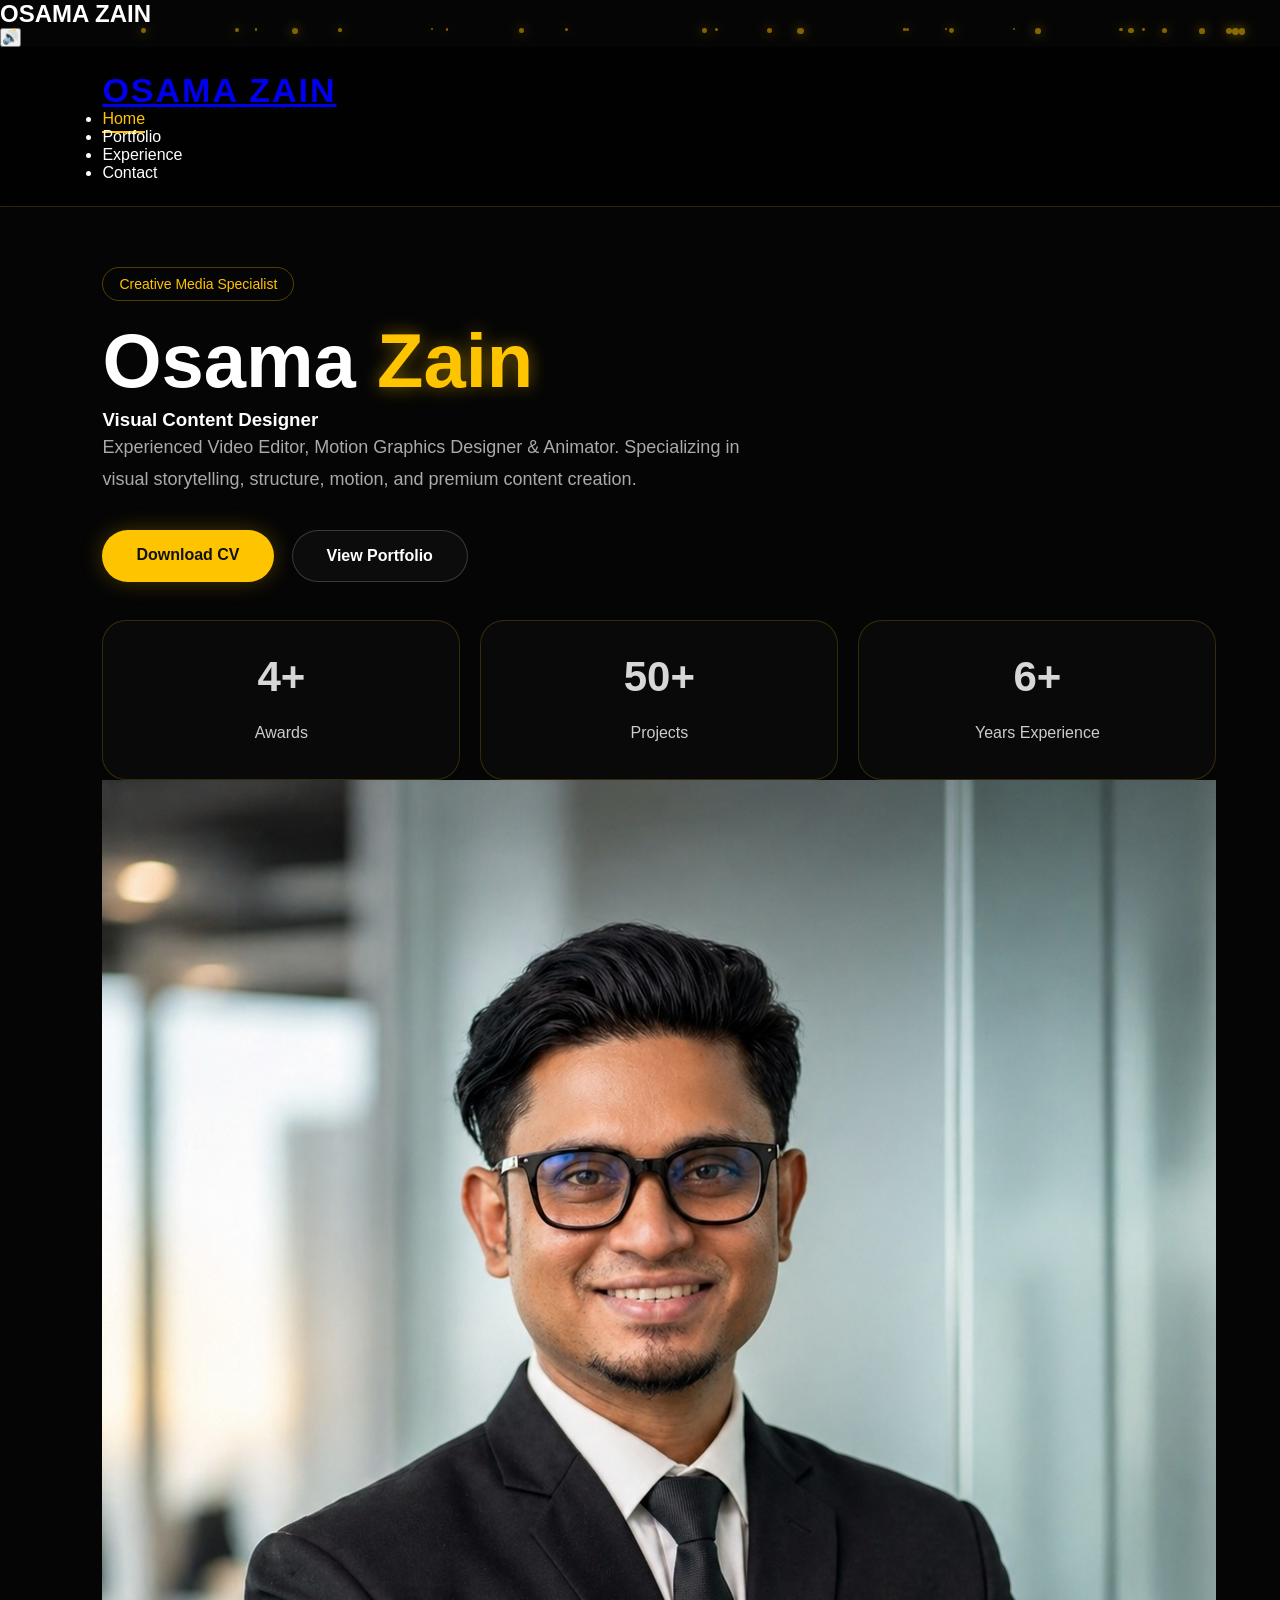
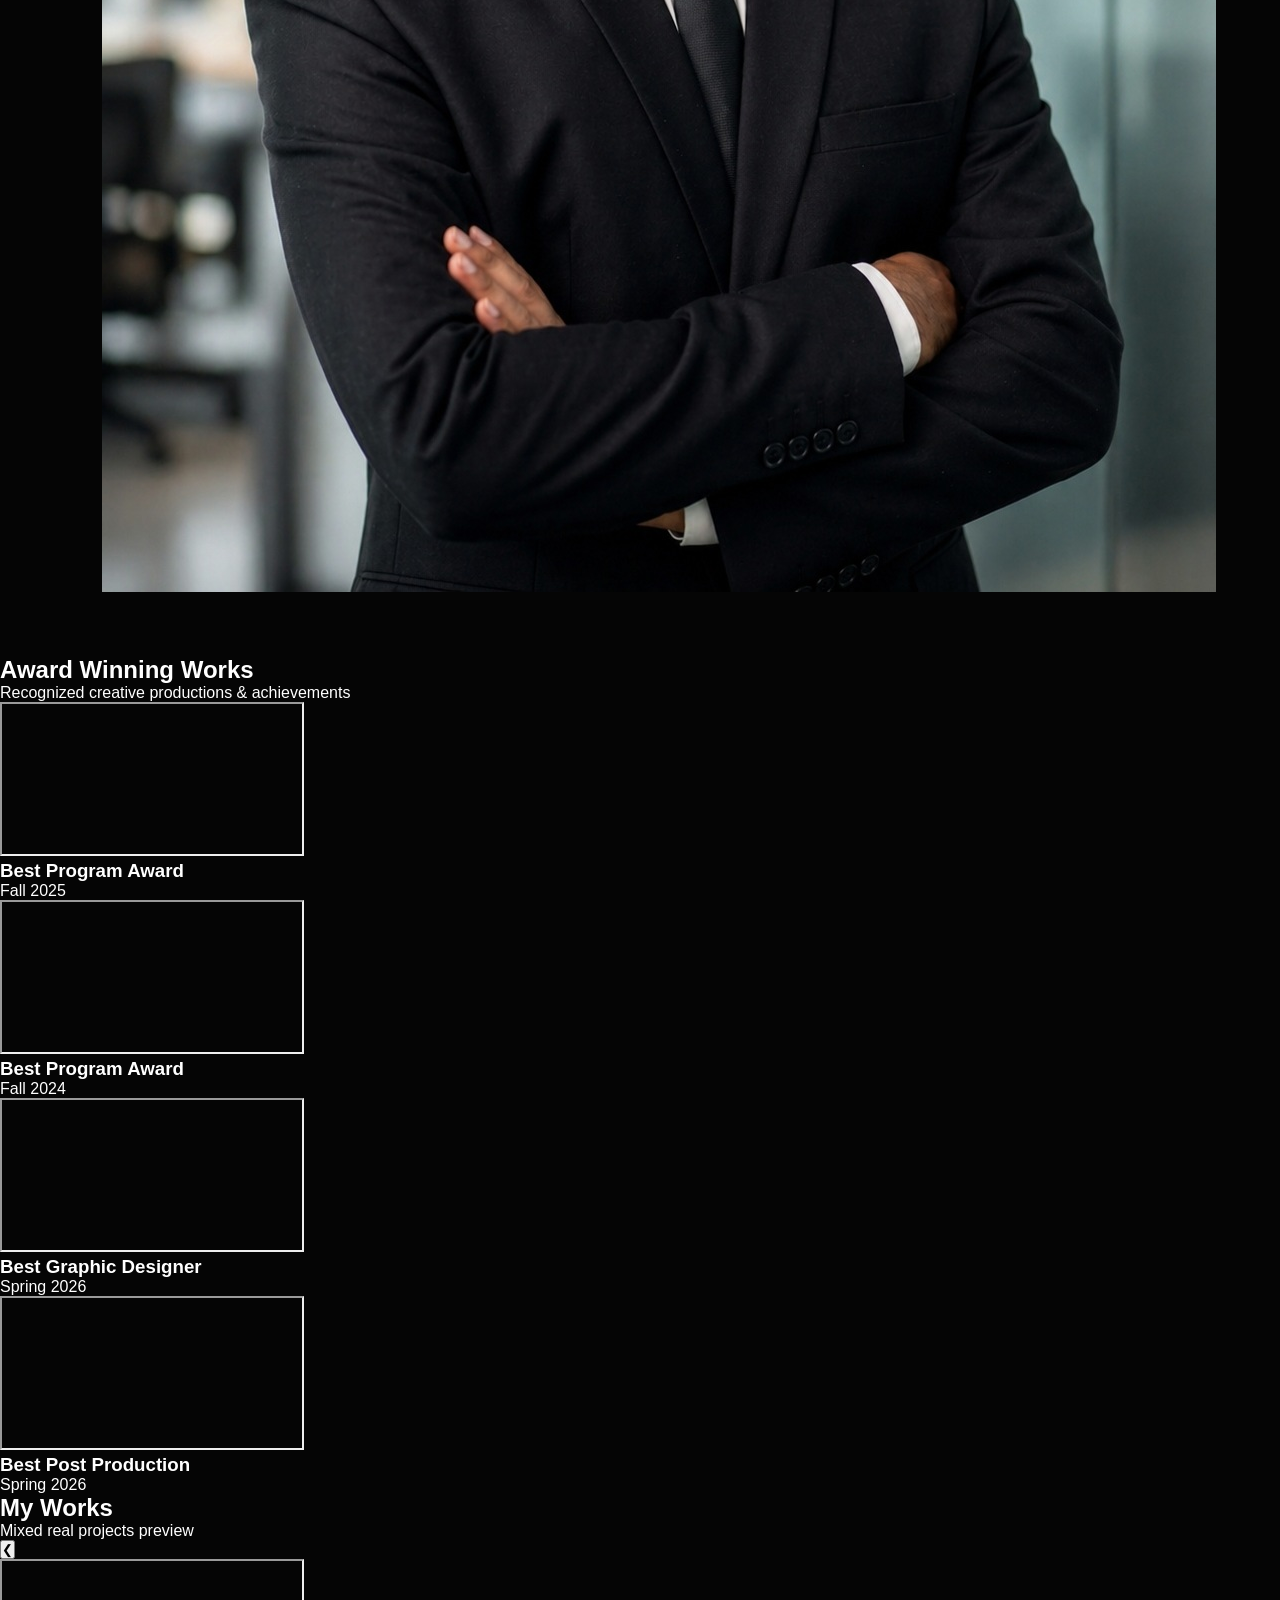
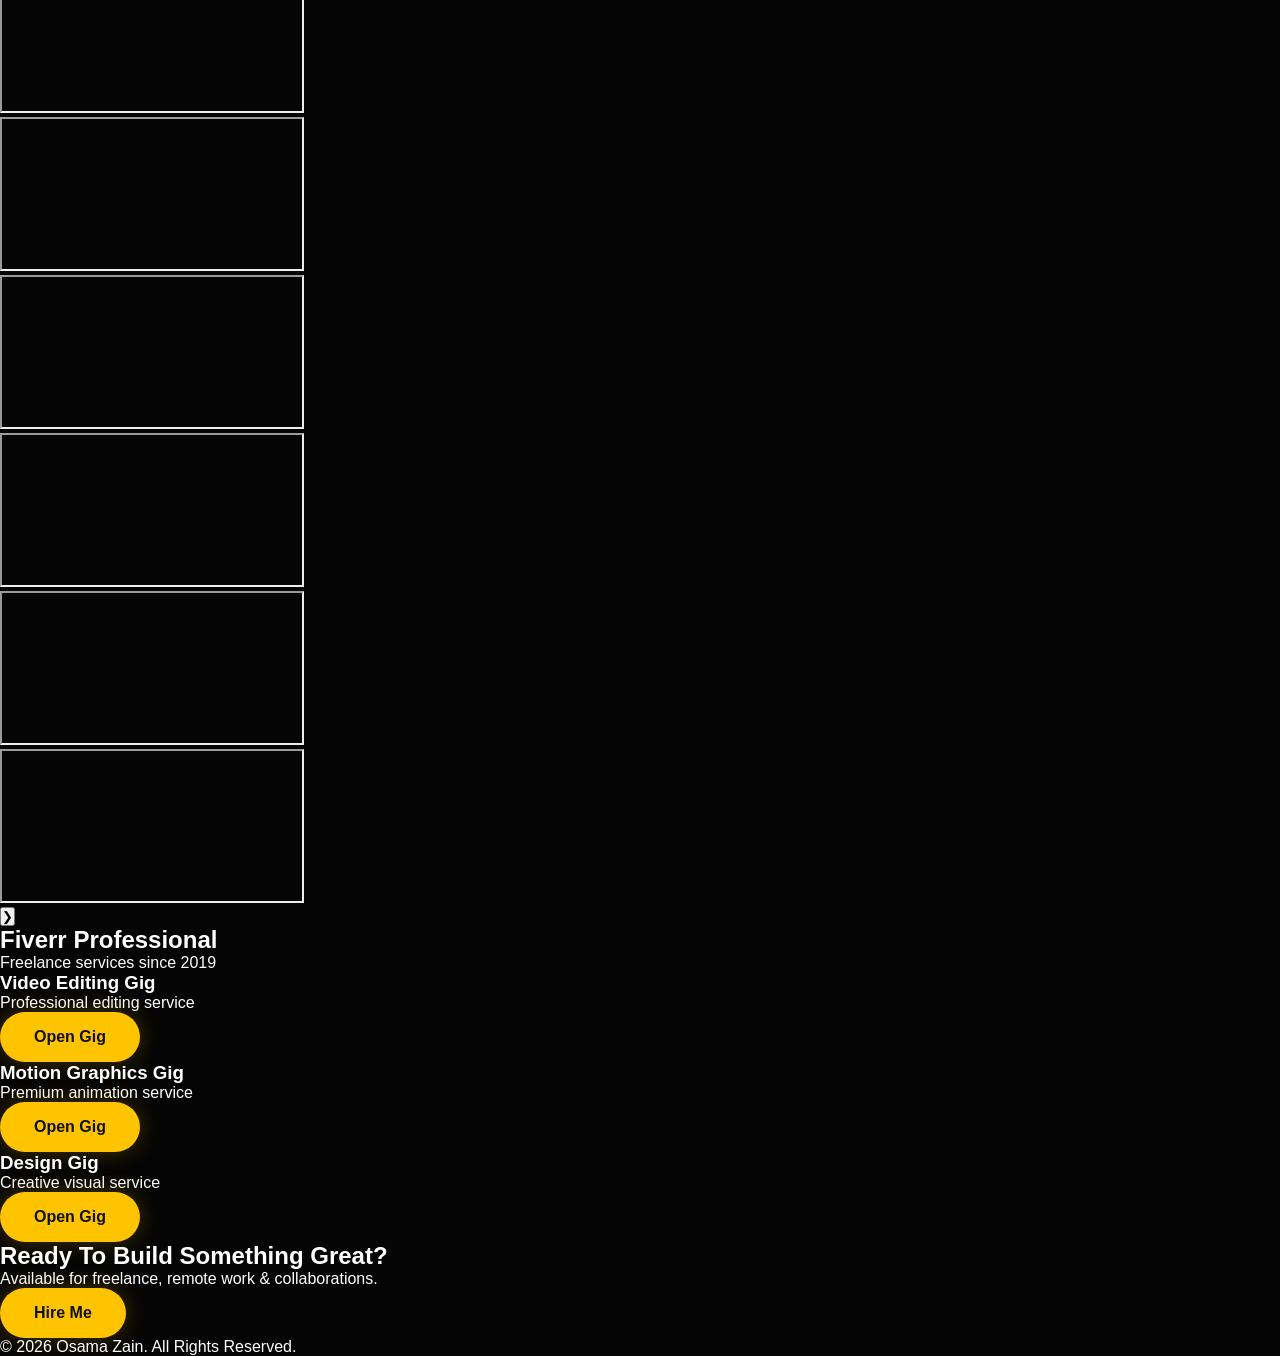
==== commit 68c32f82: "Update index.html" ====
--- a/index.html
+++ b/index.html
@@ -2,40 +2,54 @@
 <html lang="en">
 <head>
 <meta charset="UTF-8">
-<meta name="viewport" content="width=device-width,initial-scale=1.0">
-<title>Osama Zain | Premium Portfolio</title>
+<meta name="viewport" content="width=device-width, initial-scale=1.0">
+<title>Osama Zain | Visual Content Designer</title>
+<meta name="description" content="Official portfolio of Osama Zain - Video Editor, Motion Graphics Designer & Animator">
 <link rel="stylesheet" href="style.css">
-<link rel="preconnect" href="https://fonts.googleapis.com">
-<link href="https://fonts.googleapis.com/css2?family=Poppins:wght@300;400;500;600;700;800&display=swap" rel="stylesheet">
 </head>
 
 <body>
 
-<!-- Background -->
-<div class="bg-glow"></div>
-<div class="particles" id="particles"></div>
-
-<!-- Music -->
-<audio id="introMusic" autoplay loop>
-<source src="music.mp3" type="audio/mpeg">
+<!-- LOADER -->
+<div id="loader">
+  <div class="loader-ring"></div>
+  <h2>OSAMA ZAIN</h2>
+</div>
+
+<!-- PARTICLES BG -->
+<div id="particles"></div>
+
+<!-- MUSIC -->
+<audio id="introMusic" loop>
+  <source src="music/soft-cinematic.mp3" type="audio/mpeg">
 </audio>
 
-<!-- Navbar -->
+<button id="musicToggle">🔊</button>
+
+<!-- NAVBAR -->
 <header class="navbar">
-<div class="logo">OSAMA ZAIN</div>
-
-<nav>
-<a class="active" href="index.html">Home</a>
-<a href="portfolio.html">Portfolio</a>
-<a href="experience.html">Experience</a>
-<a href="contact.html">Contact</a>
-</nav>
+  <div class="container nav-wrap">
+
+    <a href="index.html" class="logo">OSAMA ZAIN</a>
+
+    <nav>
+      <ul class="menu">
+        <li><a href="index.html" class="active">Home</a></li>
+        <li><a href="portfolio.html">Portfolio</a></li>
+        <li><a href="experience.html">Experience</a></li>
+        <li><a href="contact.html">Contact</a></li>
+      </ul>
+    </nav>
+
+  </div>
 </header>
 
-<!-- Hero -->
+<!-- HERO -->
 <section class="hero">
 
-<div class="hero-left fade-up">
+<div class="container hero-wrap">
+
+<div class="hero-left">
 
 <span class="tagline">Creative Media Specialist</span>
 
@@ -43,49 +57,223 @@
 Osama <span>Zain</span>
 </h1>
 
-<h2>Visual Content Designer</h2>
+<h3>Visual Content Designer</h3>
 
 <p>
-Experienced Video Editor, Motion Graphics Designer & Animator.
-Specializing in visual storytelling, structure, motion,
-and premium content creation.
+Experienced Video Editor, Motion Graphics Designer & Animator.  
+Specializing in visual storytelling, structure, motion, and premium content creation.
 </p>
 
 <div class="hero-buttons">
-<a href="Osama Zain CV (3).pdf" class="btn gold" download>Download CV</a>
+<a href="Osama Zain CV (3).pdf" download class="btn gold">Download CV</a>
 <a href="portfolio.html" class="btn dark">View Portfolio</a>
 </div>
 
 <div class="stats">
 
 <div class="stat-box">
-<h3>4+</h3>
+<h2>4+</h2>
 <p>Awards</p>
 </div>
 
 <div class="stat-box">
-<h3>50+</h3>
+<h2>50+</h2>
 <p>Projects</p>
 </div>
 
 <div class="stat-box">
-<h3>6+</h3>
+<h2>6+</h2>
 <p>Years Experience</p>
 </div>
 
 </div>
-</div>
-
-<div class="hero-right fade-in">
-<div class="hero-image-wrap">
+
+</div>
+
+<div class="hero-right">
+
+<div class="hero-card">
 <img src="images/hero-premium.jpg" alt="Osama Zain">
 </div>
-</div>
-
-</section>
-
-<!-- Floating Music Button -->
-<button class="music-btn" onclick="toggleMusic()">🔊</button>
+
+</div>
+
+</div>
+
+</section>
+
+<!-- AWARDS -->
+<section class="section">
+
+<div class="container">
+
+<div class="title-wrap">
+<h2>Award <span>Winning Works</span></h2>
+<p>Recognized creative productions & achievements</p>
+</div>
+
+<div class="grid-2">
+
+<div class="card">
+<div class="video-box">
+<iframe src="https://www.youtube.com/embed/wW-35f6F9Ao" allowfullscreen></iframe>
+</div>
+<div class="card-info">
+<h3>Best Program Award</h3>
+<p>Fall 2025</p>
+</div>
+</div>
+
+<div class="card">
+<div class="video-box">
+<iframe src="https://www.youtube.com/embed/m5gN3ZcH_tM" allowfullscreen></iframe>
+</div>
+<div class="card-info">
+<h3>Best Program Award</h3>
+<p>Fall 2024</p>
+</div>
+</div>
+
+<div class="card">
+<div class="video-box">
+<iframe src="https://www.facebook.com/plugins/video.php?href=https://www.facebook.com/reel/1309594364288511/" allowfullscreen></iframe>
+</div>
+<div class="card-info">
+<h3>Best Graphic Designer</h3>
+<p>Spring 2026</p>
+</div>
+</div>
+
+<div class="card">
+<div class="video-box">
+<iframe src="https://www.facebook.com/plugins/video.php?href=https://www.facebook.com/reel/2322066501633972/" allowfullscreen></iframe>
+</div>
+<div class="card-info">
+<h3>Best Post Production</h3>
+<p>Spring 2026</p>
+</div>
+</div>
+
+</div>
+
+</div>
+
+</section>
+
+<!-- MY WORKS -->
+<section class="section">
+
+<div class="container">
+
+<div class="title-wrap">
+<h2>My <span>Works</span></h2>
+<p>Mixed real projects preview</p>
+</div>
+
+<div class="slider-wrap">
+
+<button class="arrow left" onclick="slideLeft()">❮</button>
+
+<div class="work-slider" id="workSlider">
+
+<div class="slide-card">
+<iframe src="https://www.youtube.com/embed/CCXp0XkctJk"></iframe>
+</div>
+
+<div class="slide-card">
+<iframe src="https://www.youtube.com/embed/7dzOg4ic2Nw"></iframe>
+</div>
+
+<div class="slide-card">
+<iframe src="https://www.youtube.com/embed/a0-wR1RdG64"></iframe>
+</div>
+
+<div class="slide-card">
+<iframe src="https://www.facebook.com/plugins/video.php?href=https://www.facebook.com/reel/1810738146221426/"></iframe>
+</div>
+
+<div class="slide-card">
+<iframe src="https://www.facebook.com/plugins/video.php?href=https://www.facebook.com/reel/951213687491994/"></iframe>
+</div>
+
+<div class="slide-card">
+<iframe src="https://www.facebook.com/plugins/video.php?href=https://www.facebook.com/reel/852090050594204/"></iframe>
+</div>
+
+</div>
+
+<button class="arrow right" onclick="slideRight()">❯</button>
+
+</div>
+
+</div>
+
+</section>
+
+<!-- FIVERR -->
+<section class="section">
+
+<div class="container">
+
+<div class="title-wrap">
+<h2>Fiverr <span>Professional</span></h2>
+<p>Freelance services since 2019</p>
+</div>
+
+<div class="grid-3">
+
+<div class="card">
+<div class="card-info">
+<h3>Video Editing Gig</h3>
+<p>Professional editing service</p>
+<a href="https://www.fiverr.com/s/996wmNE" target="_blank" class="btn gold">Open Gig</a>
+</div>
+</div>
+
+<div class="card">
+<div class="card-info">
+<h3>Motion Graphics Gig</h3>
+<p>Premium animation service</p>
+<a href="https://www.fiverr.com/s/ljwYx7y" target="_blank" class="btn gold">Open Gig</a>
+</div>
+</div>
+
+<div class="card">
+<div class="card-info">
+<h3>Design Gig</h3>
+<p>Creative visual service</p>
+<a href="https://www.fiverr.com/s/qDZR2xZ" target="_blank" class="btn gold">Open Gig</a>
+</div>
+</div>
+
+</div>
+
+</div>
+
+</section>
+
+<!-- CTA -->
+<section class="section">
+
+<div class="container">
+
+<div class="cta-box">
+
+<h2>Ready To Build Something Great?</h2>
+<p>Available for freelance, remote work & collaborations.</p>
+
+<a href="contact.html" class="btn gold">Hire Me</a>
+
+</div>
+
+</div>
+
+</section>
+
+<!-- FOOTER -->
+<footer>
+© 2026 Osama Zain. All Rights Reserved.
+</footer>
 
 <script src="script.js"></script>
 </body>
--- a/style.css
+++ b/style.css
@@ -1,450 +1,372 @@
-/* ===============================
-   V15 ULTRA PREMIUM STYLE
-================================= */
+/* V15.1 STYLE.CSS */
 
 *{
-  margin:0;
-  padding:0;
-  box-sizing:border-box;
-}
-
-html{
-  scroll-behavior:smooth;
+margin:0;
+padding:0;
+box-sizing:border-box;
+scroll-behavior:smooth;
 }
 
 body{
-  font-family:Arial, Helvetica, sans-serif;
-  background:#050505;
-  color:#fff;
-  overflow-x:hidden;
-  line-height:1.6;
-}
-
-/* CONTAINER */
-.container{
-  width:92%;
-  max-width:1400px;
-  margin:auto;
-}
-
-/* BACKGROUND */
-#particles{
-  position:fixed;
-  inset:0;
-  z-index:-2;
-  background:
-  radial-gradient(circle at 20% 20%, rgba(255,190,60,.18), transparent 30%),
-  radial-gradient(circle at 80% 10%, rgba(255,170,0,.12), transparent 30%),
-  radial-gradient(circle at 50% 80%, rgba(255,220,120,.10), transparent 35%),
-  linear-gradient(135deg,#040404,#0c0c0c,#050505);
-  animation:bgmove 12s ease-in-out infinite alternate;
-}
-
-@keyframes bgmove{
-  0%{transform:scale(1) translateY(0);}
-  100%{transform:scale(1.06) translateY(-10px);}
-}
-
-/* LOADER */
-#loader{
-  position:fixed;
-  inset:0;
-  background:#000;
-  z-index:9999;
-  display:flex;
-  flex-direction:column;
-  align-items:center;
-  justify-content:center;
-  gap:20px;
-}
-
-.loader-ring{
-  width:70px;
-  height:70px;
-  border:3px solid rgba(255,255,255,.15);
-  border-top:3px solid gold;
-  border-radius:50%;
-  animation:spin 1s linear infinite;
-}
-
-@keyframes spin{
-  to{transform:rotate(360deg);}
-}
-
-#loader h2{
-  color:gold;
-  letter-spacing:4px;
-}
-
-/* NAVBAR */
+font-family:'Poppins',sans-serif;
+background:#050505;
+color:#fff;
+overflow-x:hidden;
+position:relative;
+}
+
+/* Background Glow */
+.bg-glow{
+position:fixed;
+inset:0;
+background:
+radial-gradient(circle at 15% 25%, rgba(255,196,0,.12), transparent 25%),
+radial-gradient(circle at 80% 35%, rgba(255,196,0,.10), transparent 28%),
+radial-gradient(circle at 60% 80%, rgba(255,196,0,.08), transparent 30%);
+animation:bgMove 10s ease-in-out infinite alternate;
+z-index:-3;
+}
+
+@keyframes bgMove{
+0%{transform:scale(1) translateY(0);}
+100%{transform:scale(1.08) translateY(-20px);}
+}
+
+/* Particles */
+.particles{
+position:fixed;
+inset:0;
+z-index:-2;
+overflow:hidden;
+}
+
+.particle{
+position:absolute;
+width:6px;
+height:6px;
+border-radius:50%;
+background:#ffc400;
+opacity:.5;
+animation:floatParticle linear infinite;
+box-shadow:0 0 12px #ffc400;
+}
+
+@keyframes floatParticle{
+0%{
+transform:translateY(100vh) scale(.5);
+opacity:0;
+}
+20%{opacity:.7;}
+100%{
+transform:translateY(-10vh) scale(1.2);
+opacity:0;
+}
+}
+
+/* Navbar */
 .navbar{
-  position:sticky;
-  top:0;
-  z-index:100;
-  backdrop-filter:blur(12px);
-  background:rgba(0,0,0,.55);
-  border-bottom:1px solid rgba(255,215,0,.15);
-}
-
-.nav-wrap{
-  display:flex;
-  justify-content:space-between;
-  align-items:center;
-  padding:18px 0;
+position:sticky;
+top:0;
+z-index:50;
+display:flex;
+justify-content:space-between;
+align-items:center;
+padding:24px 8%;
+background:rgba(0,0,0,.75);
+backdrop-filter:blur(12px);
+border-bottom:1px solid rgba(255,196,0,.18);
 }
 
 .logo{
-  color:#fff;
-  text-decoration:none;
-  font-size:24px;
-  font-weight:700;
-  letter-spacing:2px;
-}
-
-.menu{
-  display:flex;
-  list-style:none;
-  gap:30px;
-}
-
-.menu a{
-  color:#ddd;
-  text-decoration:none;
-  transition:.3s;
-  font-size:15px;
-}
-
-.menu a:hover,
-.menu a.active{
-  color:gold;
-}
-
-/* BUTTONS */
+font-size:34px;
+font-weight:800;
+letter-spacing:2px;
+}
+
+nav{
+display:flex;
+gap:28px;
+}
+
+nav a{
+text-decoration:none;
+color:#fff;
+font-weight:500;
+transition:.3s;
+position:relative;
+}
+
+nav a:hover,
+nav a.active{
+color:#ffc400;
+}
+
+nav a::after{
+content:"";
+position:absolute;
+left:0;
+bottom:-6px;
+width:0%;
+height:2px;
+background:#ffc400;
+transition:.3s;
+}
+
+nav a:hover::after,
+nav a.active::after{
+width:100%;
+}
+
+/* Hero */
+.hero{
+min-height:100vh;
+display:grid;
+grid-template-columns:1.1fr .9fr;
+align-items:center;
+gap:50px;
+padding:60px 8%;
+}
+
+.tagline{
+display:inline-block;
+padding:8px 16px;
+border:1px solid rgba(255,196,0,.3);
+border-radius:50px;
+color:#ffc400;
+font-size:14px;
+margin-bottom:20px;
+}
+
+.hero h1{
+font-size:76px;
+font-weight:800;
+line-height:1.05;
+margin-bottom:8px;
+}
+
+.hero h1 span{
+color:#ffc400;
+text-shadow:0 0 18px rgba(255,196,0,.45);
+}
+
+.hero h2{
+font-size:42px;
+color:#d7d7d7;
+margin-bottom:18px;
+}
+
+.hero p{
+font-size:18px;
+line-height:1.8;
+color:#aaa;
+max-width:680px;
+margin-bottom:34px;
+}
+
+/* Buttons */
+.hero-buttons{
+display:flex;
+gap:18px;
+margin-bottom:38px;
+flex-wrap:wrap;
+}
+
 .btn{
-  display:inline-block;
-  padding:14px 28px;
-  border-radius:50px;
-  text-decoration:none;
-  transition:.3s;
-  font-weight:700;
+padding:16px 34px;
+border-radius:40px;
+font-weight:700;
+text-decoration:none;
+transition:.35s;
+display:inline-block;
 }
 
 .btn.gold{
-  background:linear-gradient(135deg,#ffd54a,#ffb300);
-  color:#000;
+background:#ffc400;
+color:#111;
+box-shadow:0 0 22px rgba(255,196,0,.25);
 }
 
 .btn.gold:hover{
-  transform:translateY(-3px);
-  box-shadow:0 10px 25px rgba(255,180,0,.25);
+transform:translateY(-4px) scale(1.03);
+box-shadow:0 0 30px rgba(255,196,0,.55);
 }
 
 .btn.dark{
-  border:1px solid rgba(255,255,255,.15);
-  color:#fff;
+border:1px solid rgba(255,255,255,.18);
+color:#fff;
+background:rgba(255,255,255,.03);
 }
 
 .btn.dark:hover{
-  background:#111;
-}
-
-/* HERO */
+border-color:#ffc400;
+color:#ffc400;
+transform:translateY(-4px);
+}
+
+/* Stats */
+.stats{
+display:grid;
+grid-template-columns:repeat(3,1fr);
+gap:20px;
+}
+
+.stat-box{
+padding:32px 20px;
+border-radius:24px;
+border:1px solid rgba(255,196,0,.18);
+background:rgba(255,255,255,.02);
+text-align:center;
+transition:.35s;
+}
+
+.stat-box:hover{
+transform:translateY(-8px);
+box-shadow:0 0 30px rgba(255,196,0,.14);
+}
+
+.stat-box h3{
+font-size:46px;
+color:#ffc400;
+margin-bottom:8px;
+}
+
+.stat-box p{
+font-size:16px;
+margin:0;
+color:#ccc;
+}
+
+/* Hero Image */
+.hero-image-wrap{
+padding:14px;
+border-radius:34px;
+border:1px solid rgba(255,196,0,.22);
+background:linear-gradient(145deg,#0a0a0a,#111);
+box-shadow:0 0 50px rgba(255,196,0,.10);
+animation:floatImage 4s ease-in-out infinite;
+}
+
+.hero-image-wrap img{
+width:100%;
+display:block;
+border-radius:28px;
+}
+
+@keyframes floatImage{
+0%,100%{transform:translateY(0);}
+50%{transform:translateY(-10px);}
+}
+
+/* Music Button */
+.music-btn{
+position:fixed;
+right:25px;
+bottom:25px;
+width:64px;
+height:64px;
+border:none;
+border-radius:50%;
+font-size:24px;
+cursor:pointer;
+background:#ffc400;
+box-shadow:0 0 25px rgba(255,196,0,.45);
+z-index:60;
+transition:.3s;
+}
+
+.music-btn:hover{
+transform:scale(1.08) rotate(10deg);
+}
+
+/* Animation */
+.fade-up{
+animation:fadeUp 1s ease forwards;
+}
+
+.fade-in{
+animation:fadeIn 1.4s ease forwards;
+}
+
+@keyframes fadeUp{
+from{opacity:0;transform:translateY(40px);}
+to{opacity:1;transform:translateY(0);}
+}
+
+@keyframes fadeIn{
+from{opacity:0;transform:translateX(40px);}
+to{opacity:1;transform:translateX(0);}
+}
+
+/* Responsive */
+@media(max-width:1100px){
 .hero{
-  min-height:100vh;
-  display:flex;
-  align-items:center;
-  padding:80px 0;
-}
-
-.hero-wrap{
-  display:grid;
-  grid-template-columns:1.1fr .9fr;
-  gap:70px;
-  align-items:center;
-}
-
-.tagline{
-  display:inline-block;
-  color:gold;
-  margin-bottom:15px;
-  letter-spacing:1px;
+grid-template-columns:1fr;
+text-align:center;
+}
+
+.hero p{
+margin-left:auto;
+margin-right:auto;
+}
+
+.hero-buttons{
+justify-content:center;
+}
+
+.stats{
+grid-template-columns:1fr;
 }
 
 .hero h1{
-  font-size:72px;
-  line-height:1.05;
-  margin-bottom:10px;
-}
-
-.hero h1 span{
-  color:gold;
-}
-
-.hero h3{
-  font-size:28px;
-  color:#ddd;
-  margin-bottom:18px;
+font-size:56px;
+}
+
+.hero h2{
+font-size:30px;
+}
+}
+
+@media(max-width:700px){
+.navbar{
+padding:18px 5%;
+flex-direction:column;
+gap:16px;
+}
+
+.logo{
+font-size:26px;
+}
+
+nav{
+gap:16px;
+flex-wrap:wrap;
+justify-content:center;
+}
+
+.hero{
+padding:40px 5%;
+}
+
+.hero h1{
+font-size:44px;
+}
+
+.hero h2{
+font-size:24px;
 }
 
 .hero p{
-  color:#bbb;
-  max-width:620px;
-  margin-bottom:30px;
-}
-
-.hero-buttons{
-  display:flex;
-  gap:15px;
-  flex-wrap:wrap;
-  margin-bottom:35px;
-}
-
-.stats{
-  display:grid;
-  grid-template-columns:repeat(3,1fr);
-  gap:20px;
-}
-
-.stat-box{
-  background:rgba(255,255,255,.03);
-  border:1px solid rgba(255,215,0,.12);
-  padding:20px;
-  border-radius:18px;
-  text-align:center;
-}
-
-.stat-box h2{
-  color:gold;
-  font-size:34px;
-}
-
-.hero-card{
-  background:rgba(255,255,255,.03);
-  border:1px solid rgba(255,215,0,.15);
-  border-radius:30px;
-  padding:14px;
-  box-shadow:0 25px 60px rgba(0,0,0,.45);
-}
-
-.hero-card img{
-  width:100%;
-  border-radius:22px;
-  display:block;
-}
-
-/* SECTION */
-.section{
-  padding:100px 0;
-}
-
-.title-wrap{
-  text-align:center;
-  margin-bottom:50px;
-}
-
-.title-wrap h2{
-  font-size:48px;
-}
-
-.title-wrap span{
-  color:gold;
-}
-
-.title-wrap p{
-  color:#aaa;
-  margin-top:10px;
-}
-
-/* GRID */
-.grid-2,
-.grid-3{
-  display:grid;
-  gap:30px;
-}
-
-.grid-2{
-  grid-template-columns:repeat(2,1fr);
-}
-
-.grid-3{
-  grid-template-columns:repeat(3,1fr);
-}
-
-/* CARD */
-.card{
-  background:rgba(255,255,255,.03);
-  border:1px solid rgba(255,215,0,.12);
-  border-radius:22px;
-  overflow:hidden;
-  transition:.35s;
-}
-
-.card:hover{
-  transform:translateY(-6px);
-  box-shadow:0 20px 35px rgba(0,0,0,.35);
-}
-
-.card-info{
-  padding:24px;
-}
-
-.card-info h3{
-  margin-bottom:10px;
-}
-
-.card-info p{
-  color:#aaa;
-}
-
-/* VIDEO */
-.video-box iframe,
-.slide-card iframe{
-  width:100%;
-  height:260px;
-  border:none;
-}
-
-/* WORK SLIDER */
-.slider-wrap{
-  position:relative;
-}
-
-.work-slider{
-  display:flex;
-  gap:25px;
-  overflow-x:auto;
-  scroll-behavior:smooth;
-  padding:10px 50px;
-}
-
-.work-slider::-webkit-scrollbar{
-  display:none;
-}
-
-.slide-card{
-  min-width:420px;
-  background:#111;
-  border-radius:20px;
-  overflow:hidden;
-  border:1px solid rgba(255,215,0,.1);
-}
-
-.arrow{
-  position:absolute;
-  top:50%;
-  transform:translateY(-50%);
-  width:48px;
-  height:48px;
-  border:none;
-  border-radius:50%;
-  background:gold;
-  color:#000;
-  font-size:24px;
-  cursor:pointer;
-  z-index:5;
-}
-
-.arrow.left{left:0;}
-.arrow.right{right:0;}
-
-/* CTA */
-.cta-box{
-  text-align:center;
-  padding:60px;
-  border-radius:28px;
-  background:linear-gradient(135deg,rgba(255,190,0,.10),rgba(255,255,255,.02));
-  border:1px solid rgba(255,215,0,.12);
-}
-
-.cta-box h2{
-  font-size:46px;
-  margin-bottom:15px;
-}
-
-.cta-box p{
-  color:#bbb;
-  margin-bottom:25px;
-}
-
-/* FOOTER */
-footer{
-  text-align:center;
-  padding:35px 15px;
-  color:#777;
-  border-top:1px solid rgba(255,255,255,.06);
-}
-
-/* MUSIC BUTTON */
-#musicToggle{
-  position:fixed;
-  bottom:25px;
-  right:25px;
-  z-index:200;
-  width:55px;
-  height:55px;
-  border:none;
-  border-radius:50%;
-  background:gold;
-  cursor:pointer;
-  font-size:20px;
-}
-
-/* RESPONSIVE */
-@media(max-width:1100px){
-
-.hero-wrap{
-  grid-template-columns:1fr;
-}
-
-.hero h1{
-  font-size:58px;
-}
-
-.grid-3{
-  grid-template-columns:repeat(2,1fr);
-}
-
-}
-
-@media(max-width:768px){
-
-.menu{
-  gap:14px;
-  flex-wrap:wrap;
-}
-
-.hero{
-  padding-top:50px;
-}
-
-.hero h1{
-  font-size:44px;
-}
-
-.hero h3{
-  font-size:22px;
-}
-
-.title-wrap h2{
-  font-size:34px;
-}
-
-.grid-2,
-.grid-3,
-.stats{
-  grid-template-columns:1fr;
-}
-
-.slide-card{
-  min-width:90%;
-}
-
-.cta-box{
-  padding:35px 20px;
-}
-
-.cta-box h2{
-  font-size:30px;
-}
-
-}
+font-size:16px;
+}
+
+.btn{
+width:100%;
+text-align:center;
+}
+
+.music-btn{
+width:56px;
+height:56px;
+font-size:20px;
+}
+}
